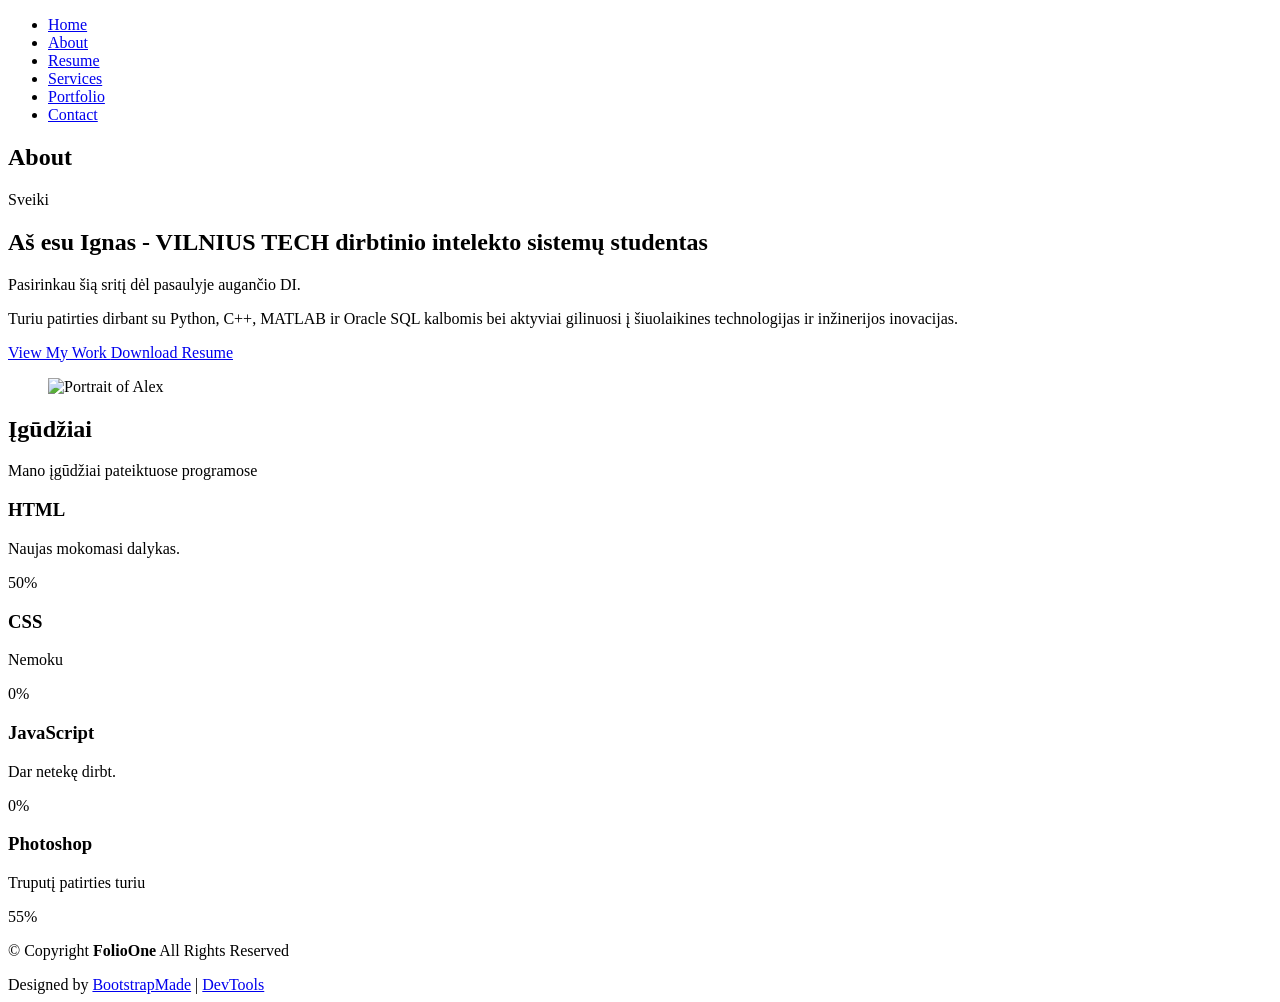
==== about.html @ caa9c074 "Revise About section with Lithuanian content Updated the 'About' section with new content in Lithuan" ====
<!DOCTYPE html>
<html lang="en">

<head>
  <meta charset="utf-8">
  <meta content="width=device-width, initial-scale=1.0" name="viewport">
  <title>About - FolioOne Bootstrap Template</title>
  <meta name="description" content="">
  <meta name="keywords" content="">

  <!-- Favicons -->
  <link href="assets/img/favicon.png" rel="icon">
  <link href="assets/img/apple-touch-icon.png" rel="apple-touch-icon">

  <!-- Fonts -->
  <link href="https://fonts.googleapis.com" rel="preconnect">
  <link href="https://fonts.gstatic.com" rel="preconnect" crossorigin>
  <link href="https://fonts.googleapis.com/css2?family=Roboto:ital,wght@0,100;0,300;0,400;0,500;0,700;0,900;1,100;1,300;1,400;1,500;1,700;1,900&family=Poppins:ital,wght@0,100;0,200;0,300;0,400;0,500;0,600;0,700;0,800;0,900;1,100;1,200;1,300;1,400;1,500;1,600;1,700;1,800;1,900&family=Raleway:ital,wght@0,100;0,200;0,300;0,400;0,500;0,600;0,700;0,800;0,900;1,100;1,200;1,300;1,400;1,500;1,600;1,700;1,800;1,900&display=swap" rel="stylesheet">

  <!-- Vendor CSS Files -->
  <link href="assets/vendor/bootstrap/css/bootstrap.min.css" rel="stylesheet">
  <link href="assets/vendor/bootstrap-icons/bootstrap-icons.css" rel="stylesheet">
  <link href="assets/vendor/aos/aos.css" rel="stylesheet">
  <link href="assets/vendor/swiper/swiper-bundle.min.css" rel="stylesheet">
  <link href="assets/vendor/glightbox/css/glightbox.min.css" rel="stylesheet">

  <!-- Main CSS File -->
  <link href="assets/css/main.css" rel="stylesheet">

  <!-- =======================================================
  * Template Name: FolioOne
  * Template URL: https://bootstrapmade.com/folioone-bootstrap-portfolio-website-template/
  * Updated: Aug 23 2025 with Bootstrap v5.3.7
  * Author: BootstrapMade.com
  * License: https://bootstrapmade.com/license/
  ======================================================== -->
</head>

<body class="about-page">

  <header id="header" class="header d-flex align-items-center light-background sticky-top">
    <div class="container position-relative d-flex align-items-center justify-content-between">

      <!-- <a href="index.html" class="logo d-flex align-items-center me-auto me-xl-0">
      <img src="assets/img/logo.webp" alt="">
      <h1 class="sitename">FolioOne</h1> 
    </a> -->

      <nav id="navmenu" class="navmenu">
        <ul>
          <li><a href="index.html">Home</a></li>
          <li><a href="about.html" class="active">About</a></li>
          <li><a href="resume.html">Resume</a></li>
          <li><a href="services.html">Services</a></li>
          <li><a href="portfolio.html">Portfolio</a></li>
          <li><a href="contact.html">Contact</a></li>
        </ul>
        <i class="mobile-nav-toggle d-xl-none bi bi-list"></i>
      </nav>

      <div class="header-social-links">
        <a href="#" class="twitter"><i class="bi bi-twitter-x"></i></a>
        <a href="#" class="facebook"><i class="bi bi-facebook"></i></a>
        <a href="#" class="instagram"><i class="bi bi-instagram"></i></a>
        <a href="#" class="linkedin"><i class="bi bi-linkedin"></i></a>
      </div>

    </div>
  </header>

  <main class="main">

    <!-- About Section -->
    <section id="About" class="about section">

      <!-- Section Title -->
      <div class="container section-title" data-aos="fade-up">
        <h2>About</h2>
      </div><!-- End Section Title -->

      <div class="container" data-aos="fade-up" data-aos-delay="100">

        <!-- Intro + Photo -->
        <div class="row align-items-center justify-content-between gy-5 mb-5">
          <div class="col-lg-7" data-aos="fade-right" data-aos-delay="150">
            <div class="intro-content">
              <span class="eyebrow">Sveiki</span>
              <h2 class="headline">Aš esu Ignas - VILNIUS TECH dirbtinio intelekto sistemų studentas</h2>
              <p class="lead">
                Pasirinkau šią sritį dėl pasaulyje augančio DI.
              </p>
              <p>
                Turiu patirties dirbant su Python, C++, MATLAB ir Oracle SQL kalbomis bei aktyviai gilinuosi į šiuolaikines technologijas ir inžinerijos inovacijas.
  </p>
              </p>

              <div class="cta-group">
                <a href="#portfolio" class="btn-ghost">
                  View My Work <i class="bi bi-arrow-up-right"></i>
                </a>
                <a href="#" class="link-underline">
                  Download Resume <i class="bi bi-download"></i>
                </a>
              </div>
            </div>
          </div>

          <div class="col-lg-5" data-aos="zoom-in" data-aos-delay="250">
            <figure class="profile-figure text-center text-lg-end">
              <img src="assets/img/profile/profile-square-11.webp" alt="Portrait of Alex" class="img-fluid profile-photo">
            </figure>
          </div>
        </div>
        <!-- End Intro + Photo -->
      </div>
    </section><!-- /About Section -->

    <!-- Skills Section -->
    <section id="skills" class="skills section">

      <!-- Section Title -->
      <div class="container section-title" data-aos="fade-up">
        <h2>Įgūdžiai</h2>
        <p>Mano įgūdžiai pateiktuose programose</p>
      </div><!-- End Section Title -->

      <div class="container" data-aos="fade-up" data-aos-delay="100">

        <div class="row g-4 skills-animation">

          <div class="col-md-6 col-lg-3" data-aos="fade-up" data-aos-delay="100">
            <div class="skill-box">
              <h3>HTML</h3>
              <p>Naujas mokomasi dalykas.</p>
              <span class="text-end d-block">50%</span>
              <div class="progress">
                <div class="progress-bar" role="progressbar" aria-valuenow="50" aria-valuemin="0" aria-valuemax="100"></div>
              </div>
            </div>
          </div>

          <div class="col-md-6 col-lg-3" data-aos="fade-up" data-aos-delay="200">
            <div class="skill-box">
              <h3>CSS</h3>
              <p>Nemoku</p>
              <span class="text-end d-block">0%</span>
              <div class="progress">
                <div class="progress-bar" role="progressbar" aria-valuenow="0" aria-valuemin="0" aria-valuemax="100"></div>
              </div>
            </div>
          </div>

          <div class="col-md-6 col-lg-3" data-aos="fade-up" data-aos-delay="300">
            <div class="skill-box">
              <h3>JavaScript</h3>
              <p>Dar netekę dirbt.</p>
              <span class="text-end d-block">0%</span>
              <div class="progress">
                <div class="progress-bar" role="progressbar" aria-valuenow="0" aria-valuemin="0" aria-valuemax="100"></div>
              </div>
            </div>
          </div>

          <div class="col-md-6 col-lg-3" data-aos="fade-up" data-aos-delay="400">
            <div class="skill-box">
              <h3>Photoshop</h3>
              <p>Truputį patirties turiu</p>
              <span class="text-end d-block">55%</span>
              <div class="progress">
                <div class="progress-bar" role="progressbar" aria-valuenow="55" aria-valuemin="0" aria-valuemax="100">
                </div>
              </div>
            </div>
          </div>

        </div>

      </div>

    </section><!-- /Skills Section -->
  </main>

  <footer id="footer" class="footer">

    <div class="container">
      <div class="copyright text-center ">
        <p>© <span>Copyright</span> <strong class="px-1 sitename">FolioOne</strong> <span>All Rights Reserved<br></span></p>
      </div>
      <div class="social-links d-flex justify-content-center">
        <a href=""><i class="bi bi-twitter-x"></i></a>
        <a href=""><i class="bi bi-facebook"></i></a>
        <a href=""><i class="bi bi-instagram"></i></a>
        <a href=""><i class="bi bi-linkedin"></i></a>
      </div>
      <div class="credits">
        <!-- All the links in the footer should remain intact. -->
        <!-- You can delete the links only if you've purchased the pro version. -->
        <!-- Licensing information: https://bootstrapmade.com/license/ -->
        <!-- Purchase the pro version with working PHP/AJAX contact form: [buy-url] -->
        Designed by <a href="https://bootstrapmade.com/">BootstrapMade</a> | <a href="https://bootstrapmade.com/tools/">DevTools</a>
      </div>
    </div>

  </footer>

  <!-- Scroll Top -->
  <a href="#" id="scroll-top" class="scroll-top d-flex align-items-center justify-content-center"><i class="bi bi-arrow-up-short"></i></a>

  <!-- Preloader -->
  <div id="preloader"></div>

  <!-- Vendor JS Files -->
  <script src="assets/vendor/bootstrap/js/bootstrap.bundle.min.js"></script>
  <script src="assets/vendor/php-email-form/validate.js"></script>
  <script src="assets/vendor/aos/aos.js"></script>
  <script src="assets/vendor/typed.js/typed.umd.js"></script>
  <script src="assets/vendor/waypoints/noframework.waypoints.js"></script>
  <script src="assets/vendor/purecounter/purecounter_vanilla.js"></script>
  <script src="assets/vendor/swiper/swiper-bundle.min.js"></script>
  <script src="assets/vendor/imagesloaded/imagesloaded.pkgd.min.js"></script>
  <script src="assets/vendor/isotope-layout/isotope.pkgd.min.js"></script>
  <script src="assets/vendor/glightbox/js/glightbox.min.js"></script>

  <!-- Main JS File -->
  <script src="assets/js/main.js"></script>

</body>

</html>
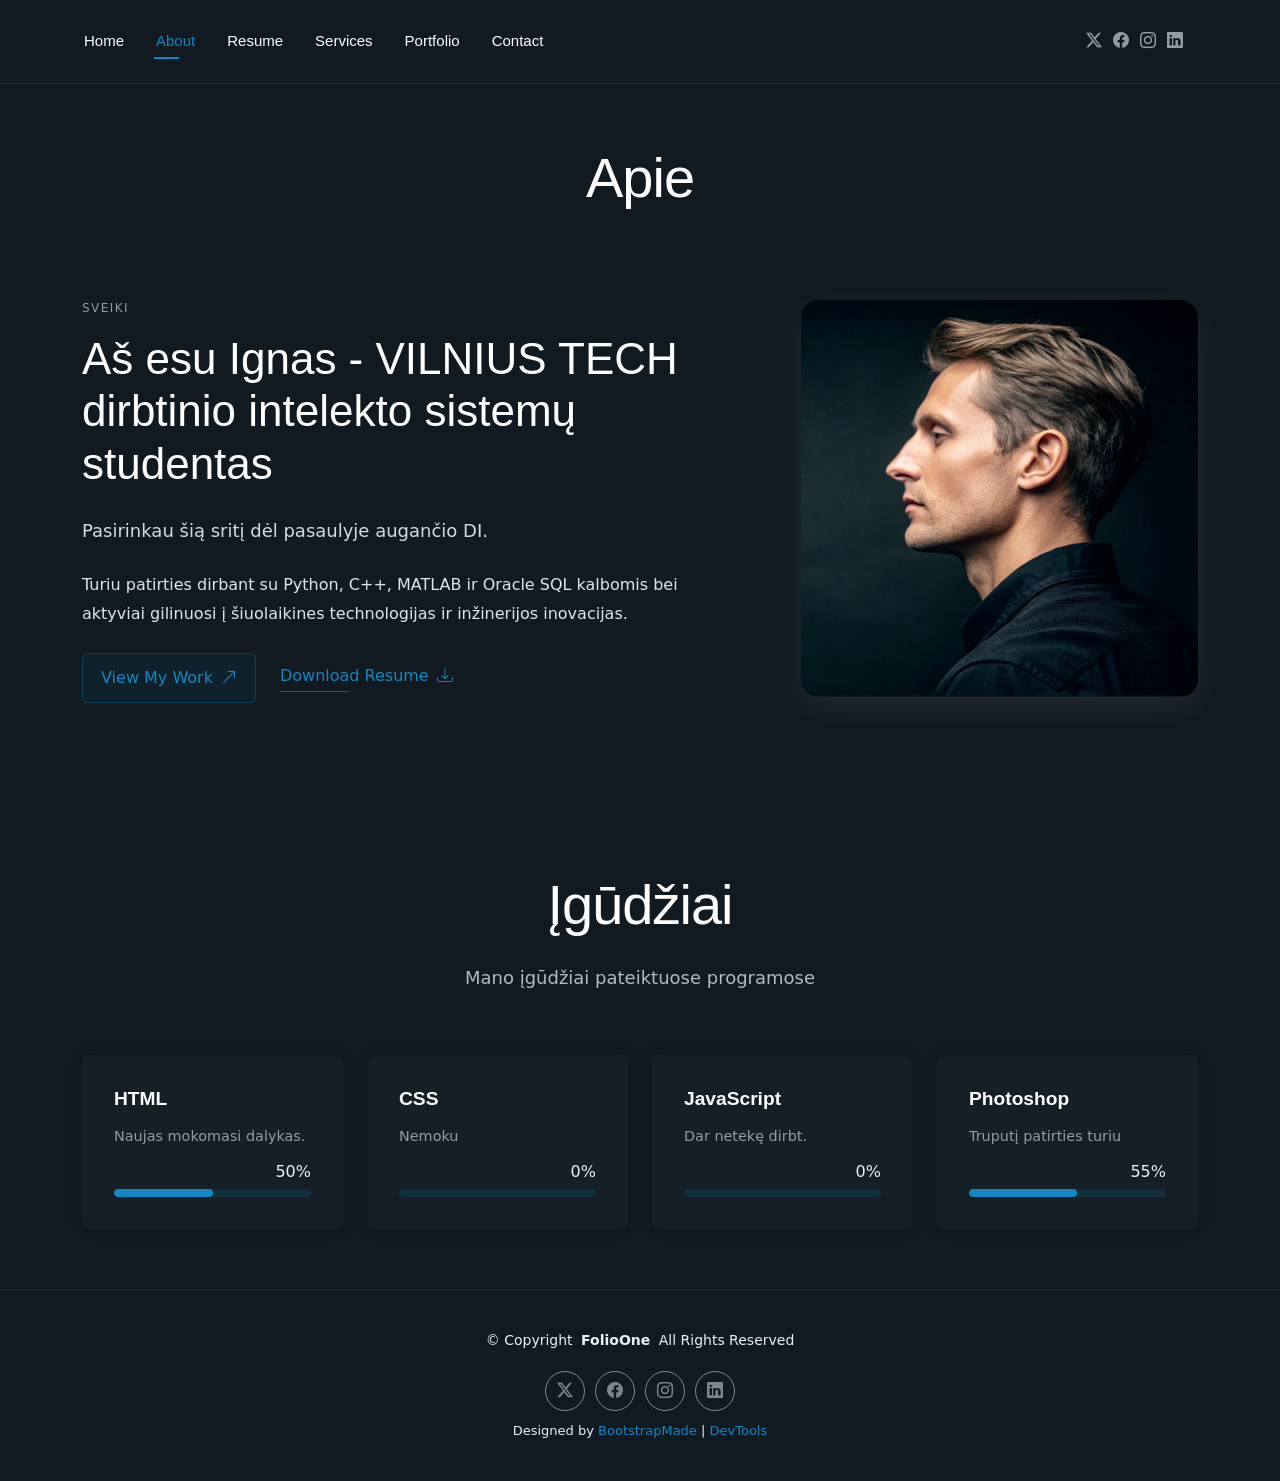
==== commit 4c089645: "Prideti failai" ====
--- a/about.html
+++ b/about.html
@@ -75,7 +75,7 @@
 
       <!-- Section Title -->
       <div class="container section-title" data-aos="fade-up">
-        <h2>About</h2>
+        <h2>Apie</h2>
       </div><!-- End Section Title -->
 
       <div class="container" data-aos="fade-up" data-aos-delay="100">
@@ -226,4 +226,4 @@
 
 </body>
 
-</html>
+</html>
--- a/assets/css/main.css
+++ b/assets/css/main.css
@@ -0,0 +1,2855 @@
+/**
+* Template Name: FolioOne
+* Template URL: https://bootstrapmade.com/folioone-bootstrap-portfolio-website-template/
+* Updated: Aug 23 2025 with Bootstrap v5.3.7
+* Author: BootstrapMade.com
+* License: https://bootstrapmade.com/license/
+*/
+
+/*--------------------------------------------------------------
+# Font & Color Variables
+# Help: https://bootstrapmade.com/color-system/
+--------------------------------------------------------------*/
+/* Fonts */
+:root {
+  --default-font: "Roboto",  system-ui, -apple-system, "Segoe UI", Roboto, "Helvetica Neue", Arial, "Noto Sans", "Liberation Sans", sans-serif, "Apple Color Emoji", "Segoe UI Emoji", "Segoe UI Symbol", "Noto Color Emoji";
+  --heading-font: "Raleway",  sans-serif;
+  --nav-font: "Poppins",  sans-serif;
+}
+
+/* Global Colors - The following color variables are used throughout the website. Updating them here will change the color scheme of the entire website */
+:root { 
+  --background-color: #101a20; /* Background color for the entire website, including individual sections */
+  --default-color: #e7f2f7; /* Default color used for the majority of the text content across the entire website */
+  --heading-color: #ffffff; /* Color for headings, subheadings and title throughout the website */
+  --accent-color: #1387c1; /* Accent color that represents your brand on the website. It's used for buttons, links, and other elements that need to stand out */
+  --surface-color: #141f26; /* The surface color is used as a background of boxed elements within sections, such as cards, icon boxes, or other elements that require a visual separation from the global background. */
+  --contrast-color: #ffffff; /* Contrast color for text, ensuring readability against backgrounds of accent, heading, or default colors. */
+}
+
+/* Nav Menu Colors - The following color variables are used specifically for the navigation menu. They are separate from the global colors to allow for more customization options */
+:root {
+  --nav-color: #ffffff;  /* The default color of the main navmenu links */
+  --nav-hover-color: #1387c1; /* Applied to main navmenu links when they are hovered over or active */
+  --nav-mobile-background-color: #213642; /* Used as the background color for mobile navigation menu */
+  --nav-dropdown-background-color: #051117; /* Used as the background color for dropdown items that appear when hovering over primary navigation items */
+  --nav-dropdown-color: #e7f2f7; /* Used for navigation links of the dropdown items in the navigation menu. */
+  --nav-dropdown-hover-color: #1387c1; /* Similar to --nav-hover-color, this color is applied to dropdown navigation links when they are hovered over. */
+}
+
+/* Color Presets - These classes override global colors when applied to any section or element, providing reuse of the sam color scheme. */
+
+.light-background {
+  --background-color: #142027;
+  --surface-color: #325264;
+}
+
+.dark-background {
+  --background-color: #0b1419;
+  --default-color: #ffffff;
+  --heading-color: #ffffff;
+  --surface-color: #252525;
+  --contrast-color: #ffffff;
+}
+
+/* Smooth scroll */
+:root {
+  scroll-behavior: smooth;
+}
+
+/*--------------------------------------------------------------
+# General Styling & Shared Classes
+--------------------------------------------------------------*/
+body {
+  color: var(--default-color);
+  background-color: var(--background-color);
+  font-family: var(--default-font);
+}
+
+a {
+  color: var(--accent-color);
+  text-decoration: none;
+  transition: 0.3s;
+}
+
+a:hover {
+  color: color-mix(in srgb, var(--accent-color), transparent 25%);
+  text-decoration: none;
+}
+
+h1,
+h2,
+h3,
+h4,
+h5,
+h6 {
+  color: var(--heading-color);
+  font-family: var(--heading-font);
+}
+
+/* PHP Email Form Messages
+------------------------------*/
+.php-email-form .error-message {
+  display: none;
+  background: #df1529;
+  color: #ffffff;
+  text-align: left;
+  padding: 15px;
+  margin-bottom: 24px;
+  font-weight: 600;
+}
+
+.php-email-form .sent-message {
+  display: none;
+  color: #ffffff;
+  background: #059652;
+  text-align: center;
+  padding: 15px;
+  margin-bottom: 24px;
+  font-weight: 600;
+}
+
+.php-email-form .loading {
+  display: none;
+  background: var(--surface-color);
+  text-align: center;
+  padding: 15px;
+  margin-bottom: 24px;
+}
+
+.php-email-form .loading:before {
+  content: "";
+  display: inline-block;
+  border-radius: 50%;
+  width: 24px;
+  height: 24px;
+  margin: 0 10px -6px 0;
+  border: 3px solid var(--accent-color);
+  border-top-color: var(--surface-color);
+  animation: php-email-form-loading 1s linear infinite;
+}
+
+@keyframes php-email-form-loading {
+  0% {
+    transform: rotate(0deg);
+  }
+
+  100% {
+    transform: rotate(360deg);
+  }
+}
+
+/*--------------------------------------------------------------
+# Global Header
+--------------------------------------------------------------*/
+.header {
+  --background-color: rgba(255, 255, 255, 0);
+  color: var(--default-color);
+  background-color: var(--background-color);
+  padding: 15px 0;
+  transition: all 0.5s;
+  z-index: 997;
+  border-bottom: 1px solid color-mix(in srgb, var(--default-color), transparent 92%);
+}
+
+.header .logo {
+  line-height: 1;
+}
+
+.header .logo img {
+  max-height: 36px;
+  margin-right: 8px;
+}
+
+.header .logo h1 {
+  font-size: 32px;
+  margin: 0;
+  font-weight: 400;
+  color: var(--heading-color);
+}
+
+.header .header-social-links {
+  padding-right: 15px;
+}
+
+.header .header-social-links a {
+  color: color-mix(in srgb, var(--default-color), transparent 40%);
+  padding-left: 6px;
+  display: inline-block;
+  transition: 0.3s;
+  font-size: 16px;
+}
+
+.header .header-social-links a:hover {
+  color: var(--default-color);
+}
+
+.header .header-social-links a i {
+  line-height: 0px;
+}
+
+@media (max-width: 1200px) {
+  .header .logo {
+    order: 1;
+  }
+
+  .header .header-social-links {
+    order: 2;
+  }
+
+  .header .navmenu {
+    order: 3;
+  }
+}
+
+/* Global Header on Scroll
+------------------------------*/
+.scrolled .header {
+  --background-color: rgba(16, 26, 32, 0.9);
+}
+
+/*--------------------------------------------------------------
+# Navigation Menu
+--------------------------------------------------------------*/
+/* Desktop Navigation */
+@media (min-width: 1200px) {
+  .navmenu {
+    padding: 0;
+  }
+
+  .navmenu ul {
+    margin: 0;
+    padding: 0;
+    display: flex;
+    list-style: none;
+    align-items: center;
+  }
+
+  .navmenu li {
+    position: relative;
+  }
+
+  .navmenu>ul>li {
+    white-space: nowrap;
+    padding: 15px 28px 15px 0;
+  }
+
+  .navmenu>ul>li:last-child {
+    padding-right: 0;
+  }
+
+  .navmenu a,
+  .navmenu a:focus {
+    color: var(--nav-color);
+    font-size: 15px;
+    padding: 0 2px;
+    font-family: var(--nav-font);
+    font-weight: 400;
+    display: flex;
+    align-items: center;
+    justify-content: space-between;
+    white-space: nowrap;
+    transition: 0.3s;
+    position: relative;
+  }
+
+  .navmenu a i,
+  .navmenu a:focus i {
+    font-size: 12px;
+    line-height: 0;
+    margin-left: 5px;
+    transition: 0.3s;
+  }
+
+  .navmenu>ul>li>a:before {
+    content: "";
+    position: absolute;
+    height: 2px;
+    bottom: -6px;
+    left: 0;
+    background-color: var(--nav-hover-color);
+    visibility: hidden;
+    width: 0px;
+    transition: all 0.3s ease-in-out 0s;
+  }
+
+  .navmenu a:hover:before,
+  .navmenu li:hover>a:before,
+  .navmenu .active:before {
+    visibility: visible;
+    width: 25px;
+  }
+
+  .navmenu li:hover>a,
+  .navmenu .active,
+  .navmenu .active:focus {
+    color: var(--nav-hover-color);
+  }
+
+  .navmenu .dropdown ul {
+    margin: 0;
+    padding: 10px 0;
+    background: var(--nav-dropdown-background-color);
+    display: block;
+    position: absolute;
+    visibility: hidden;
+    left: -5px;
+    top: 130%;
+    opacity: 0;
+    transition: 0.3s;
+    border-radius: 4px;
+    z-index: 99;
+    box-shadow: 0px 0px 30px rgba(0, 0, 0, 0.1);
+  }
+
+  .navmenu .dropdown ul li {
+    min-width: 200px;
+  }
+
+  .navmenu .dropdown ul a {
+    padding: 10px 20px;
+    font-size: 15px;
+    text-transform: none;
+    color: var(--nav-dropdown-color);
+  }
+
+  .navmenu .dropdown ul a i {
+    font-size: 12px;
+  }
+
+  .navmenu .dropdown ul a:hover,
+  .navmenu .dropdown ul .active:hover,
+  .navmenu .dropdown ul li:hover>a {
+    color: var(--nav-dropdown-hover-color);
+  }
+
+  .navmenu .dropdown:hover>ul {
+    opacity: 1;
+    top: 100%;
+    visibility: visible;
+  }
+
+  .navmenu .dropdown .dropdown ul {
+    top: 0;
+    left: -90%;
+    visibility: hidden;
+  }
+
+  .navmenu .dropdown .dropdown:hover>ul {
+    opacity: 1;
+    top: 0;
+    left: -100%;
+    visibility: visible;
+  }
+}
+
+/* Mobile Navigation */
+@media (max-width: 1199px) {
+  .mobile-nav-toggle {
+    color: var(--nav-color);
+    font-size: 28px;
+    line-height: 0;
+    margin-right: 10px;
+    cursor: pointer;
+    transition: color 0.3s;
+  }
+
+  .navmenu {
+    padding: 0;
+    z-index: 9997;
+  }
+
+  .navmenu ul {
+    display: none;
+    list-style: none;
+    position: absolute;
+    inset: 60px 20px 20px 20px;
+    padding: 10px 0;
+    margin: 0;
+    border-radius: 6px;
+    background-color: var(--nav-mobile-background-color);
+    border: 1px solid color-mix(in srgb, var(--default-color), transparent 90%);
+    box-shadow: none;
+    overflow-y: auto;
+    transition: 0.3s;
+    z-index: 9998;
+  }
+
+  .navmenu a,
+  .navmenu a:focus {
+    color: var(--nav-dropdown-color);
+    padding: 10px 20px;
+    font-family: var(--nav-font);
+    font-size: 17px;
+    font-weight: 500;
+    display: flex;
+    align-items: center;
+    justify-content: space-between;
+    white-space: nowrap;
+    transition: 0.3s;
+  }
+
+  .navmenu a i,
+  .navmenu a:focus i {
+    font-size: 12px;
+    line-height: 0;
+    margin-left: 5px;
+    width: 30px;
+    height: 30px;
+    display: flex;
+    align-items: center;
+    justify-content: center;
+    border-radius: 50%;
+    transition: 0.3s;
+    background-color: color-mix(in srgb, var(--accent-color), transparent 90%);
+  }
+
+  .navmenu a i:hover,
+  .navmenu a:focus i:hover {
+    background-color: var(--accent-color);
+    color: var(--contrast-color);
+  }
+
+  .navmenu a:hover,
+  .navmenu .active,
+  .navmenu .active:focus {
+    color: var(--nav-dropdown-hover-color);
+  }
+
+  .navmenu .active i,
+  .navmenu .active:focus i {
+    background-color: var(--accent-color);
+    color: var(--contrast-color);
+    transform: rotate(180deg);
+  }
+
+  .navmenu .dropdown ul {
+    position: static;
+    display: none;
+    z-index: 99;
+    padding: 10px 0;
+    margin: 10px 20px;
+    background-color: var(--nav-dropdown-background-color);
+    transition: all 0.5s ease-in-out;
+  }
+
+  .navmenu .dropdown ul ul {
+    background-color: rgba(33, 37, 41, 0.1);
+  }
+
+  .navmenu .dropdown>.dropdown-active {
+    display: block;
+    background-color: rgba(33, 37, 41, 0.03);
+  }
+
+  .mobile-nav-active {
+    overflow: hidden;
+  }
+
+  .mobile-nav-active .mobile-nav-toggle {
+    color: #fff;
+    position: absolute;
+    font-size: 32px;
+    top: 15px;
+    right: 15px;
+    margin-right: 0;
+    z-index: 9999;
+  }
+
+  .mobile-nav-active .navmenu {
+    position: fixed;
+    overflow: hidden;
+    inset: 0;
+    background: rgba(33, 37, 41, 0.8);
+    transition: 0.3s;
+  }
+
+  .mobile-nav-active .navmenu>ul {
+    display: block;
+  }
+}
+
+/*--------------------------------------------------------------
+# Global Footer
+--------------------------------------------------------------*/
+.footer {
+  color: var(--default-color);
+  background-color: var(--background-color);
+  font-size: 14px;
+  padding: 40px 0;
+  position: relative;
+  border-top: 1px solid color-mix(in srgb, var(--default-color), transparent 92%);
+}
+
+.footer .copyright p {
+  margin-bottom: 0;
+}
+
+.footer .social-links {
+  margin-top: 20px;
+}
+
+.footer .social-links a {
+  display: flex;
+  align-items: center;
+  justify-content: center;
+  width: 40px;
+  height: 40px;
+  border-radius: 50%;
+  border: 1px solid color-mix(in srgb, var(--default-color), transparent 50%);
+  font-size: 16px;
+  color: color-mix(in srgb, var(--default-color), transparent 50%);
+  margin: 0 5px;
+  transition: 0.3s;
+}
+
+.footer .social-links a:hover {
+  color: var(--accent-color);
+  border-color: var(--accent-color);
+}
+
+.footer .credits {
+  margin-top: 10px;
+  font-size: 13px;
+  text-align: center;
+}
+
+/*--------------------------------------------------------------
+# Preloader
+--------------------------------------------------------------*/
+#preloader {
+  position: fixed;
+  inset: 0;
+  z-index: 9999;
+  overflow: hidden;
+  background-color: var(--background-color);
+  transition: all 0.6s ease-out;
+  width: 100%;
+  height: 100vh;
+}
+
+#preloader:before,
+#preloader:after {
+  content: "";
+  position: absolute;
+  border: 4px solid var(--accent-color);
+  border-radius: 50%;
+  animation: animate-preloader 2s cubic-bezier(0, 0.2, 0.8, 1) infinite;
+}
+
+#preloader:after {
+  animation-delay: -0.5s;
+}
+
+@keyframes animate-preloader {
+  0% {
+    width: 10px;
+    height: 10px;
+    top: calc(50% - 5px);
+    left: calc(50% - 5px);
+    opacity: 1;
+  }
+
+  100% {
+    width: 72px;
+    height: 72px;
+    top: calc(50% - 36px);
+    left: calc(50% - 36px);
+    opacity: 0;
+  }
+}
+
+/*--------------------------------------------------------------
+# Scroll Top Button
+--------------------------------------------------------------*/
+.scroll-top {
+  position: fixed;
+  visibility: hidden;
+  opacity: 0;
+  right: 15px;
+  bottom: -15px;
+  z-index: 99999;
+  background-color: var(--accent-color);
+  width: 44px;
+  height: 44px;
+  border-radius: 50px;
+  transition: all 0.4s;
+}
+
+.scroll-top i {
+  font-size: 24px;
+  color: var(--contrast-color);
+  line-height: 0;
+}
+
+.scroll-top:hover {
+  background-color: color-mix(in srgb, var(--accent-color), transparent 20%);
+  color: var(--contrast-color);
+}
+
+.scroll-top.active {
+  visibility: visible;
+  opacity: 1;
+  bottom: 15px;
+}
+
+/*--------------------------------------------------------------
+# Disable aos animation delay on mobile devices
+--------------------------------------------------------------*/
+@media screen and (max-width: 768px) {
+  [data-aos-delay] {
+    transition-delay: 0 !important;
+  }
+}
+
+/*--------------------------------------------------------------
+# Global Page Titles & Breadcrumbs
+--------------------------------------------------------------*/
+.page-title {
+  color: var(--default-color);
+  background-color: var(--background-color);
+  position: relative;
+}
+
+.page-title .heading {
+  padding: 80px 0;
+  border-top: 1px solid color-mix(in srgb, var(--default-color), transparent 90%);
+}
+
+.page-title .heading h1 {
+  font-size: 38px;
+  font-weight: 700;
+}
+
+.page-title nav {
+  background-color: color-mix(in srgb, var(--default-color), transparent 96%);
+  padding: 20px 0;
+}
+
+.page-title nav ol {
+  display: flex;
+  flex-wrap: wrap;
+  list-style: none;
+  padding: 0;
+  margin: 0;
+  font-size: 16px;
+  font-weight: 400;
+}
+
+.page-title nav ol li+li {
+  padding-left: 10px;
+}
+
+.page-title nav ol li+li::before {
+  content: "/";
+  display: inline-block;
+  padding-right: 10px;
+  color: color-mix(in srgb, var(--default-color), transparent 70%);
+}
+
+/*--------------------------------------------------------------
+# Global Sections
+--------------------------------------------------------------*/
+section,
+.section {
+  color: var(--default-color);
+  background-color: var(--background-color);
+  padding: 60px 0;
+  scroll-margin-top: 100px;
+  overflow: clip;
+}
+
+@media (max-width: 1199px) {
+
+  section,
+  .section {
+    scroll-margin-top: 66px;
+  }
+}
+
+/*--------------------------------------------------------------
+# Global Section Titles
+--------------------------------------------------------------*/
+.section-title {
+  text-align: center;
+  padding-bottom: 60px;
+  position: relative;
+}
+
+.section-title h2 {
+  font-size: 3.5rem;
+  font-weight: 400;
+  line-height: 1.2;
+  color: var(--heading-color);
+  margin-bottom: 1.5rem;
+  letter-spacing: -1px;
+}
+
+@media (max-width: 768px) {
+  .section-title h2 {
+    font-size: 2.5rem;
+  }
+}
+
+.section-title p {
+  font-size: 1.125rem;
+  line-height: 1.8;
+  color: color-mix(in srgb, var(--default-color), transparent 25%);
+  max-width: 900px;
+  margin: 0 auto;
+  text-wrap: balance;
+}
+
+/*--------------------------------------------------------------
+# Hero Section
+--------------------------------------------------------------*/
+.hero {
+  padding: 80px 0;
+  min-height: 100vh;
+  display: flex;
+  align-items: center;
+}
+
+.hero .hero-content h1 {
+  font-size: 3.5rem;
+  font-weight: 700;
+  margin-bottom: 1rem;
+  line-height: 1.2;
+}
+
+.hero .hero-content h1 .highlight {
+  color: var(--accent-color);
+  position: relative;
+}
+
+.hero .hero-content h1 .highlight::after {
+  content: "";
+  position: absolute;
+  bottom: 0;
+  left: 0;
+  width: 100%;
+  height: 3px;
+  background: linear-gradient(90deg, var(--accent-color), color-mix(in srgb, var(--accent-color), transparent 50%));
+  border-radius: 2px;
+}
+
+@media (max-width: 768px) {
+  .hero .hero-content h1 {
+    font-size: 2.5rem;
+  }
+}
+
+.hero .hero-content h2 {
+  font-size: 1.5rem;
+  font-weight: 400;
+  margin-bottom: 2rem;
+  color: color-mix(in srgb, var(--default-color), transparent 20%);
+}
+
+.hero .hero-content h2 .typed {
+  color: var(--accent-color);
+  font-weight: 600;
+}
+
+@media (max-width: 768px) {
+  .hero .hero-content h2 {
+    font-size: 1.25rem;
+  }
+}
+
+.hero .hero-content p {
+  font-size: 1.1rem;
+  line-height: 1.6;
+  margin-bottom: 2.5rem;
+  color: color-mix(in srgb, var(--default-color), transparent 30%);
+}
+
+.hero .hero-actions {
+  display: flex;
+  gap: 1rem;
+  margin-bottom: 3rem;
+}
+
+.hero .hero-actions .btn {
+  padding: 12px 30px;
+  border-radius: 50px;
+  font-weight: 600;
+  text-decoration: none;
+  transition: all 0.3s ease;
+  border: 2px solid;
+}
+
+.hero .hero-actions .btn.btn-primary {
+  background: var(--accent-color);
+  color: var(--contrast-color);
+  border-color: var(--accent-color);
+}
+
+.hero .hero-actions .btn.btn-primary:hover {
+  background: color-mix(in srgb, var(--accent-color), black 15%);
+  border-color: color-mix(in srgb, var(--accent-color), black 15%);
+  transform: translateY(-2px);
+}
+
+.hero .hero-actions .btn.btn-outline {
+  background: transparent;
+  color: var(--accent-color);
+  border-color: var(--accent-color);
+}
+
+.hero .hero-actions .btn.btn-outline:hover {
+  transform: translateY(-2px);
+}
+
+@media (max-width: 576px) {
+  .hero .hero-actions {
+    flex-direction: column;
+  }
+
+  .hero .hero-actions .btn {
+    text-align: center;
+  }
+}
+
+.hero .social-links {
+  display: flex;
+  gap: 1rem;
+}
+
+.hero .social-links a {
+  width: 45px;
+  height: 45px;
+  background: var(--surface-color);
+  border-radius: 50%;
+  display: flex;
+  align-items: center;
+  justify-content: center;
+  color: var(--default-color);
+  font-size: 1.2rem;
+  transition: all 0.3s ease;
+}
+
+.hero .social-links a:hover {
+  background: var(--accent-color);
+  color: var(--contrast-color);
+  transform: translateY(-3px);
+  box-shadow: 0 8px 25px color-mix(in srgb, var(--accent-color), transparent 70%);
+}
+
+.hero .hero-image {
+  position: relative;
+}
+
+.hero .hero-image .image-wrapper {
+  position: relative;
+  max-width: 450px;
+  margin: 0 auto;
+}
+
+.hero .hero-image .image-wrapper img {
+  border-radius: 20px;
+  box-shadow: 0 5px 15px color-mix(in srgb, var(--default-color), transparent 95%);
+  transition: transform 0.3s ease;
+}
+
+.hero .hero-image .image-wrapper img:hover {
+  transform: scale(1.02);
+}
+
+.hero .hero-image .floating-elements {
+  position: absolute;
+  top: 0;
+  left: 0;
+  right: 0;
+  bottom: 0;
+  pointer-events: none;
+}
+
+.hero .hero-image .floating-elements .floating-card {
+  position: absolute;
+  background: var(--surface-color);
+  padding: 15px 20px;
+  border-radius: 15px;
+  box-shadow: 0 10px 30px color-mix(in srgb, var(--default-color), transparent 90%);
+  display: flex;
+  align-items: center;
+  gap: 10px;
+  font-weight: 600;
+  animation: float 3s ease-in-out infinite;
+}
+
+.hero .hero-image .floating-elements .floating-card i {
+  font-size: 1.5rem;
+  color: var(--accent-color);
+}
+
+.hero .hero-image .floating-elements .floating-card.design {
+  top: 10%;
+  right: -10%;
+  animation-delay: 0s;
+}
+
+.hero .hero-image .floating-elements .floating-card.code {
+  bottom: 30%;
+  left: -15%;
+  animation-delay: 1s;
+}
+
+.hero .hero-image .floating-elements .floating-card.creativity {
+  top: 60%;
+  right: -5%;
+  animation-delay: 2s;
+}
+
+@media (max-width: 992px) {
+  .hero .hero-image .floating-elements .floating-card {
+    display: none;
+  }
+}
+
+@keyframes float {
+
+  0%,
+  100% {
+    transform: translateY(0px);
+  }
+
+  50% {
+    transform: translateY(-10px);
+  }
+}
+
+@media (max-width: 992px) {
+  .hero .hero-content {
+    text-align: center;
+    margin-bottom: 3rem;
+  }
+}
+
+/*--------------------------------------------------------------
+# About Section
+--------------------------------------------------------------*/
+.about .intro-content .eyebrow {
+  display: inline-block;
+  letter-spacing: 0.12em;
+  text-transform: uppercase;
+  font-size: 12px;
+  color: color-mix(in srgb, var(--default-color), transparent 40%);
+  margin-bottom: 16px;
+}
+
+.about .intro-content .headline {
+  font-family: var(--heading-font);
+  font-weight: 300;
+  line-height: 1.2;
+  font-size: clamp(28px, 4vw, 44px);
+  margin: 0 0 24px 0;
+}
+
+.about .intro-content .lead {
+  font-size: 18px;
+  line-height: 1.8;
+  color: color-mix(in srgb, var(--default-color), transparent 10%);
+  margin-bottom: 24px;
+}
+
+.about .intro-content p {
+  line-height: 1.8;
+  margin-bottom: 24px;
+  color: color-mix(in srgb, var(--default-color), transparent 5%);
+}
+
+.about .intro-content .cta-group {
+  display: flex;
+  gap: 24px;
+  align-items: center;
+  margin-top: 24px;
+}
+
+.about .intro-content .cta-group .btn-ghost {
+  display: inline-flex;
+  align-items: center;
+  gap: 8px;
+  padding: 12px 18px;
+  border-radius: 6px;
+  color: var(--accent-color);
+  background: color-mix(in srgb, var(--accent-color), transparent 92%);
+  border: 1px solid color-mix(in srgb, var(--accent-color), transparent 70%);
+  transition: 0.3s ease-in-out;
+}
+
+.about .intro-content .cta-group .btn-ghost:hover,
+.about .intro-content .cta-group .btn-ghost:focus {
+  color: var(--contrast-color);
+  background: var(--accent-color);
+  border-color: var(--accent-color);
+  outline: none;
+  box-shadow: 0 0 0 3px color-mix(in srgb, var(--accent-color), transparent 70%);
+}
+
+.about .intro-content .cta-group .link-underline {
+  display: inline-flex;
+  align-items: center;
+  gap: 8px;
+  position: relative;
+  color: var(--accent-color);
+  padding-bottom: 4px;
+  transition: 0.3s ease-in-out;
+}
+
+.about .intro-content .cta-group .link-underline::after {
+  content: "";
+  position: absolute;
+  left: 0;
+  right: 0;
+  bottom: 0;
+  height: 1px;
+  background: color-mix(in srgb, var(--accent-color), transparent 40%);
+  transform: scaleX(0.4);
+  transform-origin: left;
+  transition: 0.3s ease-in-out;
+}
+
+.about .intro-content .cta-group .link-underline:hover,
+.about .intro-content .cta-group .link-underline:focus {
+  color: color-mix(in srgb, var(--accent-color), transparent 10%);
+  outline: none;
+}
+
+.about .intro-content .cta-group .link-underline:hover::after,
+.about .intro-content .cta-group .link-underline:focus::after {
+  transform: scaleX(1);
+}
+
+.about .profile-figure {
+  margin: 0;
+}
+
+.about .profile-figure .profile-photo {
+  width: 88%;
+  max-width: 440px;
+  border-radius: 18px;
+  box-shadow: 0 10px 30px color-mix(in srgb, var(--default-color), transparent 92%);
+  transform: translateY(0);
+  transition: transform 0.3s ease-in-out;
+}
+
+.about .profile-figure .profile-caption {
+  margin-top: 24px;
+  display: flex;
+  align-items: center;
+  justify-content: center;
+}
+
+.about .profile-figure .profile-caption .meta {
+  font-size: 14px;
+  color: color-mix(in srgb, var(--default-color), transparent 20%);
+}
+
+.about .profile-figure .profile-caption .meta .funfact {
+  font-size: 13px;
+  margin-top: 4px;
+  color: color-mix(in srgb, var(--default-color), transparent 35%);
+}
+
+.about .profile-figure:hover .profile-photo {
+  transform: translateY(-4px);
+}
+
+.about .skill-item {
+  padding: 24px;
+  border-radius: 6px;
+  transition: 0.3s ease-in-out;
+  background: color-mix(in srgb, var(--surface-color), var(--accent-color) 2%);
+  border: 1px solid color-mix(in srgb, var(--default-color), transparent 88%);
+  height: 100%;
+}
+
+.about .skill-item i {
+  font-size: 24px;
+  color: var(--accent-color);
+  margin-bottom: 16px;
+  display: inline-block;
+}
+
+.about .skill-item h3 {
+  font-size: 16px;
+  margin-bottom: 6px;
+  font-weight: 500;
+}
+
+.about .skill-item p {
+  margin: 0;
+  font-size: 14px;
+  color: color-mix(in srgb, var(--default-color), transparent 25%);
+}
+
+.about .skill-item:hover {
+  transform: translateY(-3px);
+  border-color: color-mix(in srgb, var(--accent-color), transparent 60%);
+  box-shadow: 0 10px 30px color-mix(in srgb, var(--default-color), transparent 92%);
+}
+
+.about .timeline-item {
+  position: relative;
+  padding-left: 26px;
+}
+
+.about .timeline-item time {
+  display: inline-block;
+  font-size: 12px;
+  letter-spacing: 0.08em;
+  text-transform: uppercase;
+  color: color-mix(in srgb, var(--default-color), transparent 45%);
+  margin-bottom: 6px;
+}
+
+.about .timeline-item h4 {
+  font-size: 18px;
+  font-weight: 400;
+  margin: 0 0 6px;
+}
+
+.about .timeline-item p {
+  font-size: 14px;
+  color: color-mix(in srgb, var(--default-color), transparent 25%);
+  margin: 0;
+}
+
+.about .timeline-item .dot {
+  position: absolute;
+  left: 0;
+  top: 4px;
+  width: 10px;
+  height: 10px;
+  border-radius: 50%;
+  background: var(--accent-color);
+  box-shadow: 0 0 0 6px color-mix(in srgb, var(--accent-color), transparent 80%);
+}
+
+.about .personal-quote {
+  padding: 24px 0;
+}
+
+.about .personal-quote p {
+  font-family: var(--heading-font);
+  font-weight: 300;
+  font-size: clamp(20px, 3vw, 28px);
+  line-height: 1.5;
+  color: color-mix(in srgb, var(--default-color), transparent 5%);
+  margin: 0 auto;
+  max-width: 800px;
+}
+
+.about .fact-pill {
+  display: flex;
+  align-items: center;
+  justify-content: center;
+  gap: 10px;
+  padding: 10px 14px;
+  border-radius: 999px;
+  border: 1px solid color-mix(in srgb, var(--default-color), transparent 85%);
+  background: var(--surface-color);
+  color: color-mix(in srgb, var(--default-color), transparent 10%);
+  transition: 0.3s ease-in-out;
+}
+
+.about .fact-pill i {
+  color: var(--accent-color);
+}
+
+.about .fact-pill span {
+  font-size: 14px;
+}
+
+.about .fact-pill:hover {
+  transform: translateY(-2px);
+  border-color: color-mix(in srgb, var(--accent-color), transparent 60%);
+  box-shadow: 0 10px 30px color-mix(in srgb, var(--default-color), transparent 92%);
+}
+
+.about .fact-pill:focus-within {
+  box-shadow: 0 0 0 3px color-mix(in srgb, var(--accent-color), transparent 70%);
+}
+
+@media (max-width: 992px) {
+  .about .profile-figure {
+    text-align: center !important;
+  }
+
+  .about .profile-figure .profile-photo {
+    width: 72%;
+  }
+
+  .about .intro-content .cta-group {
+    flex-wrap: wrap;
+  }
+}
+
+@media (max-width: 576px) {
+  .about .profile-figure .profile-photo {
+    width: 100%;
+  }
+}
+
+/*--------------------------------------------------------------
+# Skills Section
+--------------------------------------------------------------*/
+.skills .skill-box {
+  background-color: var(--surface-color);
+  padding: 2rem;
+  border-radius: 8px;
+  box-shadow: 0 0 20px rgba(0, 0, 0, 0.05);
+}
+
+.skills .skill-box h3 {
+  font-size: 1.2rem;
+  margin-bottom: 1rem;
+  font-weight: 600;
+}
+
+.skills .skill-box p {
+  font-size: 0.9rem;
+  margin-bottom: 0.8rem;
+  opacity: 0.6;
+}
+
+.skills .skill-box .progress {
+  background-color: color-mix(in srgb, var(--accent-color), transparent 85%);
+  border-radius: 50px;
+  height: 8px;
+  margin-top: 5px;
+  overflow: hidden;
+}
+
+.skills .skill-box .progress .progress-bar {
+  background-color: var(--accent-color);
+  height: 100%;
+  position: relative;
+  border-radius: 50px;
+  transition: 0.9s;
+  width: 1px;
+}
+
+/*--------------------------------------------------------------
+# Stats Section
+--------------------------------------------------------------*/
+.stats .avatars {
+  position: relative;
+}
+
+.stats .avatars img {
+  width: 60px;
+  height: 60px;
+  border: 3px solid var(--accent-color);
+  margin-right: -15px;
+  transition: transform 0.3s ease;
+}
+
+.stats .avatars img:hover {
+  transform: translateY(-5px);
+  z-index: 2;
+}
+
+.stats .counters h2 {
+  color: var(--heading-color);
+  font-size: 48px;
+  font-weight: 700;
+  margin-bottom: 10px;
+}
+
+.stats .counters h2 span {
+  display: inline-block;
+}
+
+.stats .counters p {
+  color: var(--default-color);
+  font-size: 18px;
+  margin: 0;
+  opacity: 0.9;
+}
+
+@media (max-width: 991px) {
+  .stats .row {
+    text-align: center;
+  }
+
+  .stats .avatars {
+    justify-content: center;
+    margin-bottom: 40px;
+  }
+
+  .stats .counters h2 {
+    font-size: 36px;
+  }
+
+  .stats .counters p {
+    font-size: 16px;
+  }
+
+  .stats .counters .col-md-4 {
+    margin-bottom: 30px;
+  }
+
+  .stats .counters .col-md-4:last-child {
+    margin-bottom: 0;
+  }
+}
+
+@media (max-width: 576px) {
+  .stats {
+    padding: 60px 0;
+  }
+
+  .stats .avatars {
+    flex-wrap: wrap;
+    justify-content: center;
+  }
+
+  .stats .avatars img {
+    margin: 0 -8px;
+  }
+}
+
+/*--------------------------------------------------------------
+# Testimonials Section
+--------------------------------------------------------------*/
+.testimonials .testimonials-carousel,
+.testimonials .testimonials-slider {
+  overflow: hidden;
+}
+
+.testimonials .testimonial-item .testimonial-content {
+  border-left: 3px solid var(--accent-color);
+  padding-left: 30px;
+}
+
+.testimonials .testimonial-item .testimonial-img {
+  border-radius: 50%;
+  border: 4px solid var(--background-color);
+  margin: 0 auto;
+}
+
+.testimonials .testimonial-item h3 {
+  font-size: 20px;
+  font-weight: bold;
+  margin: 10px 0 5px 0;
+}
+
+.testimonials .testimonial-item h4 {
+  font-size: 14px;
+  color: color-mix(in srgb, var(--default-color), transparent 40%);
+  margin: 0 0 10px 0;
+}
+
+.testimonials .testimonial-item .stars i {
+  color: #ffc107;
+  margin: 0 1px;
+}
+
+.testimonials .testimonial-item .quote-icon-left,
+.testimonials .testimonial-item .quote-icon-right {
+  color: color-mix(in srgb, var(--accent-color), transparent 50%);
+  font-size: 26px;
+  line-height: 0;
+}
+
+.testimonials .testimonial-item .quote-icon-left {
+  display: inline-block;
+  left: -5px;
+  position: relative;
+}
+
+.testimonials .testimonial-item .quote-icon-right {
+  display: inline-block;
+  right: -5px;
+  position: relative;
+  top: 10px;
+  transform: scale(-1, -1);
+}
+
+.testimonials .testimonial-item p {
+  font-style: italic;
+}
+
+.testimonials .swiper-wrapper {
+  height: auto;
+}
+
+.testimonials .swiper-pagination {
+  margin-top: 30px;
+  position: relative;
+}
+
+.testimonials .swiper-pagination .swiper-pagination-bullet {
+  width: 12px;
+  height: 12px;
+  background-color: color-mix(in srgb, var(--default-color), transparent 85%);
+  opacity: 1;
+}
+
+.testimonials .swiper-pagination .swiper-pagination-bullet-active {
+  background-color: var(--accent-color);
+}
+
+/*--------------------------------------------------------------
+# Resume Section
+--------------------------------------------------------------*/
+.resume .resume-item {
+  margin-bottom: 3rem;
+}
+
+.resume .resume-item .resume-title {
+  font-size: 1.75rem;
+  font-weight: 700;
+  margin-bottom: 1.5rem;
+  padding-bottom: 1.5rem;
+  position: relative;
+  color: var(--heading-color);
+}
+
+.resume .resume-item .resume-title::after {
+  content: "";
+  position: absolute;
+  display: block;
+  width: 50px;
+  height: 3px;
+  background: var(--accent-color);
+  bottom: 0;
+  left: 0;
+}
+
+.resume .resume-item .resume-content {
+  padding-left: 1.25rem;
+  border-left: 2px solid color-mix(in srgb, var(--accent-color), transparent 85%);
+}
+
+.resume .resume-item article {
+  position: relative;
+  margin-bottom: 2.5rem;
+}
+
+.resume .resume-item article::before {
+  content: "";
+  position: absolute;
+  width: 16px;
+  height: 16px;
+  border-radius: 50%;
+  left: -1.8rem;
+  top: 0.25rem;
+  background: var(--background-color);
+  border: 2px solid var(--accent-color);
+}
+
+.resume .resume-item article h4 {
+  font-size: 1.25rem;
+  font-weight: 600;
+  margin-bottom: 0.5rem;
+  color: var(--heading-color);
+}
+
+.resume .resume-item article h5 {
+  font-size: 1rem;
+  background: color-mix(in srgb, var(--accent-color), transparent 92%);
+  padding: 0.375rem 0.75rem;
+  display: inline-block;
+  font-weight: 600;
+  margin: 0.5rem 0;
+  color: var(--accent-color);
+  border-radius: 4px;
+}
+
+.resume .resume-item article .institution,
+.resume .resume-item article .company {
+  font-size: 1rem;
+  margin-bottom: 1rem;
+  color: color-mix(in srgb, var(--default-color), transparent 25%);
+}
+
+.resume .resume-item article p {
+  margin-bottom: 1rem;
+}
+
+.resume .resume-item article ul {
+  padding-left: 1.25rem;
+  margin-bottom: 0;
+}
+
+.resume .resume-item article ul li {
+  padding-bottom: 0.75rem;
+  position: relative;
+}
+
+.resume .resume-item article ul li:last-child {
+  padding-bottom: 0;
+}
+
+.resume .skill-item {
+  margin-bottom: 2rem;
+}
+
+.resume .skill-item h4 {
+  font-size: 1rem;
+  font-weight: 600;
+  margin-bottom: 0.75rem;
+  color: var(--heading-color);
+}
+
+.resume .skill-item .progress {
+  height: 0.75rem;
+  background-color: color-mix(in srgb, var(--accent-color), transparent 92%);
+  border-radius: 1rem;
+  overflow: visible;
+}
+
+.resume .skill-item .progress .progress-bar {
+  background-color: var(--accent-color);
+  position: relative;
+  border-radius: 1rem;
+  width: 0;
+  transition: width 1s ease;
+}
+
+.resume .skill-item .progress .progress-bar::after {
+  content: attr(aria-valuenow) "%";
+  position: absolute;
+  right: 0;
+  top: -1.75rem;
+  font-size: 0.875rem;
+  font-weight: 600;
+  color: var(--accent-color);
+}
+
+@media (max-width: 991.98px) {
+  .resume .resume-item {
+    margin-bottom: 2rem;
+  }
+}
+
+@media (max-width: 767.98px) {
+  .resume .resume-content {
+    padding-left: 1rem !important;
+  }
+
+  .resume article::before {
+    left: -2rem !important;
+  }
+}
+
+/*--------------------------------------------------------------
+# Services Section
+--------------------------------------------------------------*/
+.services .service-item {
+  display: flex;
+  background-color: var(--surface-color);
+  border-radius: 12px;
+  padding: 2rem;
+  height: 100%;
+  position: relative;
+  overflow: hidden;
+  box-shadow: 0 5px 20px rgba(0, 0, 0, 0.03);
+  transition: all 0.4s ease;
+}
+
+.services .service-item::before {
+  content: "";
+  position: absolute;
+  left: 0;
+  top: 0;
+  height: 100%;
+  width: 4px;
+  background-color: var(--accent-color);
+  transform: scaleY(0);
+  transform-origin: bottom;
+  transition: transform 0.4s cubic-bezier(0.65, 0, 0.35, 1);
+}
+
+.services .service-item:hover {
+  box-shadow: 0 10px 30px rgba(0, 0, 0, 0.08);
+  transform: translateY(-5px);
+}
+
+.services .service-item:hover::before {
+  transform: scaleY(1);
+}
+
+.services .service-item:hover .service-icon {
+  background-color: var(--accent-color);
+  color: var(--contrast-color);
+  transform: rotateY(180deg);
+}
+
+.services .service-item:hover .service-icon i {
+  transform: rotateY(180deg);
+}
+
+.services .service-item:hover .service-link i {
+  transform: translateX(5px);
+}
+
+.services .service-icon {
+  flex-shrink: 0;
+  width: 70px;
+  height: 70px;
+  border-radius: 12px;
+  background-color: color-mix(in srgb, var(--accent-color), transparent 90%);
+  color: var(--accent-color);
+  display: flex;
+  align-items: center;
+  justify-content: center;
+  margin-right: 1.5rem;
+  transition: all 0.5s ease;
+}
+
+.services .service-icon i {
+  font-size: 2rem;
+  transition: transform 0.5s ease;
+}
+
+.services .service-content {
+  flex-grow: 1;
+}
+
+.services .service-content h3 {
+  font-size: 1.4rem;
+  margin-bottom: 1rem;
+  font-weight: 700;
+  color: var(--heading-color);
+}
+
+.services .service-content p {
+  margin-bottom: 1.25rem;
+  color: color-mix(in srgb, var(--default-color), transparent 20%);
+}
+
+.services .service-link {
+  display: inline-flex;
+  align-items: center;
+  color: var(--accent-color);
+  font-weight: 600;
+  text-decoration: none;
+  transition: color 0.3s ease;
+}
+
+.services .service-link span {
+  margin-right: 0.5rem;
+}
+
+.services .service-link i {
+  transition: transform 0.3s ease;
+}
+
+.services .service-link:hover {
+  color: color-mix(in srgb, var(--accent-color), transparent 25%);
+}
+
+@media (max-width: 767.98px) {
+  .services .service-item {
+    padding: 1.5rem;
+    margin-bottom: 1rem;
+  }
+
+  .services .service-icon {
+    width: 60px;
+    height: 60px;
+    margin-right: 1rem;
+  }
+
+  .services .service-icon i {
+    font-size: 1.5rem;
+  }
+
+  .services .service-content h3 {
+    font-size: 1.2rem;
+    margin-bottom: 0.75rem;
+  }
+
+  .services .service-content p {
+    margin-bottom: 1rem;
+    font-size: 0.95rem;
+  }
+}
+
+@media (max-width: 575.98px) {
+  .services .service-item {
+    flex-direction: column;
+    text-align: center;
+  }
+
+  .services .service-item::before {
+    width: 100%;
+    height: 4px;
+    transform: scaleX(0);
+    transform-origin: left;
+  }
+
+  .services .service-item:hover::before {
+    transform: scaleX(1);
+  }
+
+  .services .service-icon {
+    margin-right: 0;
+    margin-bottom: 1.25rem;
+  }
+
+  .services .service-link {
+    justify-content: center;
+  }
+}
+
+/*--------------------------------------------------------------
+# Service Details Section
+--------------------------------------------------------------*/
+.service-details .service-hero {
+  margin-bottom: 4rem;
+}
+
+.service-details .service-hero .service-meta {
+  display: flex;
+  align-items: center;
+  gap: 1rem;
+  margin-bottom: 1.5rem;
+}
+
+.service-details .service-hero .service-meta .service-category {
+  background: color-mix(in srgb, var(--accent-color), transparent 85%);
+  color: var(--accent-color);
+  padding: 0.5rem 1rem;
+  border-radius: 20px;
+  font-size: 0.85rem;
+  font-weight: 500;
+  letter-spacing: 0.5px;
+}
+
+.service-details .service-hero .service-meta .reading-time {
+  color: color-mix(in srgb, var(--default-color), transparent 50%);
+  font-size: 0.9rem;
+  font-weight: 300;
+}
+
+.service-details .service-hero h1 {
+  font-size: 3.5rem;
+  font-weight: 300;
+  line-height: 1.2;
+  margin-bottom: 1.5rem;
+  color: var(--heading-color);
+  letter-spacing: -0.02em;
+}
+
+.service-details .service-hero .service-description {
+  font-size: 1.25rem;
+  line-height: 1.7;
+  color: color-mix(in srgb, var(--default-color), transparent 25%);
+  font-weight: 300;
+  margin: 0;
+}
+
+.service-details .service-visual {
+  margin-bottom: 4rem;
+  overflow: hidden;
+  border-radius: 4px;
+}
+
+.service-details .service-visual img {
+  width: 100%;
+  height: 400px;
+  object-fit: cover;
+  transition: transform 0.5s ease;
+}
+
+.service-details .service-visual img:hover {
+  transform: scale(1.02);
+}
+
+.service-details .service-narrative {
+  margin-bottom: 5rem;
+}
+
+.service-details .service-narrative h3 {
+  font-size: 2rem;
+  font-weight: 300;
+  margin-bottom: 2rem;
+  color: var(--heading-color);
+  letter-spacing: -0.01em;
+}
+
+.service-details .service-narrative p {
+  font-size: 1.1rem;
+  line-height: 1.8;
+  margin-bottom: 2rem;
+  color: var(--default-color);
+  font-weight: 300;
+}
+
+.service-details .benefits-grid {
+  display: grid;
+  grid-template-columns: repeat(auto-fit, minmax(280px, 1fr));
+  gap: 2.5rem;
+  margin-top: 3rem;
+}
+
+.service-details .benefits-grid .benefit-card {
+  text-align: center;
+  padding: 0;
+}
+
+.service-details .benefits-grid .benefit-card .benefit-icon {
+  width: 60px;
+  height: 60px;
+  background: color-mix(in srgb, var(--accent-color), transparent 90%);
+  border-radius: 50%;
+  display: flex;
+  align-items: center;
+  justify-content: center;
+  margin: 0 auto 1.5rem;
+  transition: all 0.3s ease;
+}
+
+.service-details .benefits-grid .benefit-card .benefit-icon i {
+  font-size: 1.5rem;
+  color: var(--accent-color);
+}
+
+.service-details .benefits-grid .benefit-card:hover .benefit-icon {
+  background: var(--accent-color);
+  transform: translateY(-2px);
+}
+
+.service-details .benefits-grid .benefit-card:hover .benefit-icon i {
+  color: var(--contrast-color);
+}
+
+.service-details .benefits-grid .benefit-card h4 {
+  font-size: 1.2rem;
+  font-weight: 400;
+  margin-bottom: 1rem;
+  color: var(--heading-color);
+}
+
+.service-details .benefits-grid .benefit-card p {
+  font-size: 1rem;
+  line-height: 1.6;
+  color: color-mix(in srgb, var(--default-color), transparent 30%);
+  margin: 0;
+}
+
+.service-details .timeline-section {
+  margin-bottom: 4rem;
+}
+
+.service-details .timeline-section h3 {
+  font-size: 2rem;
+  font-weight: 300;
+  margin-bottom: 3rem;
+  color: var(--heading-color);
+  letter-spacing: -0.01em;
+}
+
+.service-details .timeline-section .timeline {
+  position: relative;
+}
+
+.service-details .timeline-section .timeline::before {
+  content: "";
+  position: absolute;
+  left: 30px;
+  top: 0;
+  bottom: 0;
+  width: 1px;
+  background: color-mix(in srgb, var(--default-color), transparent 85%);
+}
+
+.service-details .timeline-section .timeline .timeline-item {
+  position: relative;
+  padding-left: 80px;
+  margin-bottom: 3rem;
+}
+
+.service-details .timeline-section .timeline .timeline-item:last-child {
+  margin-bottom: 0;
+}
+
+.service-details .timeline-section .timeline .timeline-item .timeline-marker {
+  position: absolute;
+  left: 0;
+  top: 0;
+  width: 60px;
+  height: 60px;
+  background: var(--surface-color);
+  border: 2px solid color-mix(in srgb, var(--accent-color), transparent 70%);
+  border-radius: 50%;
+  display: flex;
+  align-items: center;
+  justify-content: center;
+  z-index: 1;
+}
+
+.service-details .timeline-section .timeline .timeline-item .timeline-marker span {
+  font-size: 1.2rem;
+  font-weight: 500;
+  color: var(--accent-color);
+}
+
+.service-details .timeline-section .timeline .timeline-item .timeline-content h4 {
+  font-size: 1.3rem;
+  font-weight: 400;
+  margin-bottom: 0.75rem;
+  color: var(--heading-color);
+}
+
+.service-details .timeline-section .timeline .timeline-item .timeline-content p {
+  font-size: 1rem;
+  line-height: 1.6;
+  margin-bottom: 0.5rem;
+  color: var(--default-color);
+}
+
+.service-details .timeline-section .timeline .timeline-item .timeline-content small {
+  color: color-mix(in srgb, var(--default-color), transparent 40%);
+  font-size: 0.9rem;
+  font-weight: 500;
+}
+
+.service-details .service-sidebar {
+  padding-left: 2rem;
+}
+
+@media (max-width: 992px) {
+  .service-details .service-sidebar {
+    padding-left: 0;
+    margin-top: 4rem;
+  }
+}
+
+.service-details .overview-card,
+.service-details .success-story,
+.service-details .consultation-form {
+  background: var(--surface-color);
+  border-radius: 8px;
+  padding: 2.5rem;
+  margin-bottom: 2.5rem;
+  border: 1px solid color-mix(in srgb, var(--default-color), transparent 93%);
+  transition: all 0.3s ease;
+}
+
+.service-details .overview-card:hover,
+.service-details .success-story:hover,
+.service-details .consultation-form:hover {
+  border-color: color-mix(in srgb, var(--accent-color), transparent 80%);
+}
+
+.service-details .overview-card .overview-header h4 {
+  font-size: 1.4rem;
+  font-weight: 400;
+  margin-bottom: 2rem;
+  color: var(--heading-color);
+}
+
+.service-details .overview-card .overview-stats {
+  display: grid;
+  grid-template-columns: repeat(3, 1fr);
+  gap: 1.5rem;
+  margin-bottom: 2rem;
+}
+
+.service-details .overview-card .overview-stats .stat-item {
+  text-align: center;
+}
+
+.service-details .overview-card .overview-stats .stat-item .stat-number {
+  font-size: 2rem;
+  font-weight: 300;
+  color: var(--accent-color);
+  line-height: 1;
+  margin-bottom: 0.5rem;
+}
+
+.service-details .overview-card .overview-stats .stat-item .stat-label {
+  font-size: 0.85rem;
+  color: color-mix(in srgb, var(--default-color), transparent 40%);
+  font-weight: 500;
+  text-transform: uppercase;
+  letter-spacing: 0.5px;
+}
+
+.service-details .overview-card .overview-details {
+  border-top: 1px solid color-mix(in srgb, var(--default-color), transparent 90%);
+  padding-top: 1.5rem;
+}
+
+.service-details .overview-card .overview-details .detail-row {
+  display: flex;
+  justify-content: space-between;
+  align-items: center;
+  margin-bottom: 1rem;
+}
+
+.service-details .overview-card .overview-details .detail-row:last-child {
+  margin-bottom: 0;
+}
+
+.service-details .overview-card .overview-details .detail-row .detail-label {
+  font-size: 0.95rem;
+  color: color-mix(in srgb, var(--default-color), transparent 30%);
+  font-weight: 400;
+}
+
+.service-details .overview-card .overview-details .detail-row .detail-value {
+  font-size: 0.95rem;
+  color: var(--heading-color);
+  font-weight: 500;
+}
+
+.service-details .success-story .story-quote p {
+  font-size: 1.1rem;
+  line-height: 1.7;
+  color: color-mix(in srgb, var(--default-color), transparent 20%);
+  font-style: italic;
+  margin-bottom: 2rem;
+}
+
+.service-details .success-story .story-author {
+  display: flex;
+  align-items: center;
+  gap: 1rem;
+  margin-bottom: 1.5rem;
+}
+
+.service-details .success-story .story-author .author-avatar {
+  width: 50px;
+  height: 50px;
+  border-radius: 50%;
+  object-fit: cover;
+}
+
+.service-details .success-story .story-author .author-details h5 {
+  font-size: 1rem;
+  font-weight: 500;
+  margin-bottom: 0.25rem;
+  color: var(--heading-color);
+}
+
+.service-details .success-story .story-author .author-details span {
+  display: block;
+  font-size: 0.9rem;
+  color: color-mix(in srgb, var(--default-color), transparent 40%);
+  margin-bottom: 0.25rem;
+}
+
+.service-details .success-story .story-author .author-details small {
+  font-size: 0.8rem;
+  color: color-mix(in srgb, var(--default-color), transparent 50%);
+}
+
+.service-details .success-story .story-metrics {
+  display: grid;
+  grid-template-columns: repeat(2, 1fr);
+  gap: 1rem;
+  padding-top: 1.5rem;
+  border-top: 1px solid color-mix(in srgb, var(--default-color), transparent 90%);
+}
+
+.service-details .success-story .story-metrics .metric {
+  text-align: center;
+}
+
+.service-details .success-story .story-metrics .metric .metric-value {
+  font-size: 1.5rem;
+  font-weight: 500;
+  color: var(--accent-color);
+  display: block;
+  margin-bottom: 0.25rem;
+}
+
+.service-details .success-story .story-metrics .metric .metric-label {
+  font-size: 0.8rem;
+  color: color-mix(in srgb, var(--default-color), transparent 40%);
+  text-transform: uppercase;
+  letter-spacing: 0.5px;
+}
+
+.service-details .consultation-form .form-header {
+  margin-bottom: 2rem;
+}
+
+.service-details .consultation-form .form-header h4 {
+  font-size: 1.4rem;
+  font-weight: 400;
+  margin-bottom: 0.75rem;
+  color: var(--heading-color);
+}
+
+.service-details .consultation-form .form-header p {
+  font-size: 0.95rem;
+  line-height: 1.6;
+  color: color-mix(in srgb, var(--default-color), transparent 30%);
+  margin: 0;
+}
+
+.service-details .consultation-form .form-group {
+  margin-bottom: 1.5rem;
+}
+
+.service-details .consultation-form .form-input {
+  width: 100%;
+  padding: 1rem;
+  border: 1px solid color-mix(in srgb, var(--default-color), transparent 85%);
+  border-radius: 4px;
+  font-size: 0.95rem;
+  transition: all 0.3s ease;
+  background: transparent;
+}
+
+.service-details .consultation-form .form-input:focus {
+  outline: none;
+  border-color: var(--accent-color);
+  box-shadow: 0 0 0 3px color-mix(in srgb, var(--accent-color), transparent 90%);
+}
+
+.service-details .consultation-form input[type=text],
+.service-details .consultation-form input[type=email],
+.service-details .consultation-form input[type=tel],
+.service-details .consultation-form select,
+.service-details .consultation-form textarea {
+  color: var(--default-color);
+  background-color: var(--surface-color);
+  font-size: 14px;
+  border-color: color-mix(in srgb, var(--default-color), transparent 80%);
+}
+
+.service-details .consultation-form input[type=text]:focus,
+.service-details .consultation-form input[type=email]:focus,
+.service-details .consultation-form input[type=tel]:focus,
+.service-details .consultation-form select:focus,
+.service-details .consultation-form textarea:focus {
+  border-color: var(--accent-color);
+}
+
+.service-details .consultation-form input[type=text]::placeholder,
+.service-details .consultation-form input[type=email]::placeholder,
+.service-details .consultation-form input[type=tel]::placeholder,
+.service-details .consultation-form select::placeholder,
+.service-details .consultation-form textarea::placeholder {
+  color: color-mix(in srgb, var(--default-color), transparent 70%);
+}
+
+.service-details .consultation-form .btn-consultation {
+  background: var(--accent-color);
+  color: var(--contrast-color);
+  border: none;
+  padding: 1rem 2rem;
+  border-radius: 4px;
+  font-size: 0.95rem;
+  font-weight: 500;
+  width: 100%;
+  display: flex;
+  align-items: center;
+  justify-content: center;
+  gap: 0.5rem;
+  transition: all 0.3s ease;
+  text-transform: none;
+}
+
+.service-details .consultation-form .btn-consultation:hover {
+  background: color-mix(in srgb, var(--accent-color), transparent 10%);
+  transform: translateY(-1px);
+}
+
+.service-details .consultation-form .btn-consultation i {
+  font-size: 0.9rem;
+}
+
+@media (max-width: 768px) {
+  .service-details .service-hero h1 {
+    font-size: 2.5rem;
+  }
+
+  .service-details .service-hero .service-description {
+    font-size: 1.1rem;
+  }
+
+  .service-details .service-visual img {
+    height: 250px;
+  }
+
+  .service-details .benefits-grid {
+    grid-template-columns: 1fr;
+    gap: 2rem;
+  }
+
+  .service-details .timeline-section .timeline::before {
+    left: 20px;
+  }
+
+  .service-details .timeline-section .timeline .timeline-item {
+    padding-left: 60px;
+  }
+
+  .service-details .timeline-section .timeline .timeline-item .timeline-marker {
+    width: 40px;
+    height: 40px;
+  }
+
+  .service-details .timeline-section .timeline .timeline-item .timeline-marker span {
+    font-size: 1rem;
+  }
+
+  .service-details .overview-card .overview-stats {
+    grid-template-columns: 1fr;
+    gap: 1rem;
+  }
+}
+
+/*--------------------------------------------------------------
+# Portfolio Section
+--------------------------------------------------------------*/
+.portfolio .portfolio-filters {
+  display: flex;
+  justify-content: center;
+  flex-wrap: wrap;
+  gap: 10px;
+  margin-bottom: 30px;
+  padding: 0;
+  list-style: none;
+}
+
+.portfolio .portfolio-filters li {
+  padding: 8px 20px;
+  font-size: 0.95rem;
+  font-weight: 500;
+  border-radius: 30px;
+  cursor: pointer;
+  transition: all 0.3s ease;
+  background-color: color-mix(in srgb, var(--accent-color), transparent 90%);
+  color: var(--accent-color);
+}
+
+.portfolio .portfolio-filters li:hover {
+  background-color: color-mix(in srgb, var(--accent-color), transparent 80%);
+}
+
+.portfolio .portfolio-filters li.filter-active {
+  background-color: var(--accent-color);
+  color: var(--contrast-color);
+}
+
+.portfolio .portfolio-card {
+  background-color: var(--surface-color);
+  border-radius: 10px;
+  overflow: hidden;
+  box-shadow: 0 5px 15px rgba(0, 0, 0, 0.05);
+  margin-bottom: 30px;
+  transition: all 0.3s ease;
+}
+
+.portfolio .portfolio-card:hover {
+  transform: translateY(-10px);
+  box-shadow: 0 10px 30px rgba(0, 0, 0, 0.1);
+}
+
+.portfolio .portfolio-card:hover .portfolio-img .portfolio-overlay {
+  opacity: 1;
+}
+
+.portfolio .portfolio-card:hover .portfolio-img img {
+  transform: scale(1.1);
+}
+
+.portfolio .portfolio-card .portfolio-img {
+  position: relative;
+  overflow: hidden;
+}
+
+.portfolio .portfolio-card .portfolio-img img {
+  width: 100%;
+  height: auto;
+  transition: transform 0.5s ease;
+}
+
+.portfolio .portfolio-card .portfolio-img .portfolio-overlay {
+  position: absolute;
+  top: 0;
+  left: 0;
+  width: 100%;
+  height: 100%;
+  background: rgba(0, 0, 0, 0.6);
+  display: flex;
+  align-items: center;
+  justify-content: center;
+  gap: 15px;
+  opacity: 0;
+  transition: all 0.3s ease;
+}
+
+.portfolio .portfolio-card .portfolio-img .portfolio-overlay a {
+  width: 45px;
+  height: 45px;
+  background-color: var(--accent-color);
+  color: var(--contrast-color);
+  border-radius: 50%;
+  display: flex;
+  align-items: center;
+  justify-content: center;
+  font-size: 1.2rem;
+  transition: all 0.3s ease;
+}
+
+.portfolio .portfolio-card .portfolio-img .portfolio-overlay a:hover {
+  background-color: color-mix(in srgb, var(--accent-color), #fff 20%);
+  transform: translateY(-5px);
+}
+
+.portfolio .portfolio-card .portfolio-info {
+  padding: 20px;
+}
+
+.portfolio .portfolio-card .portfolio-info h4 {
+  font-size: 1.2rem;
+  font-weight: 700;
+  margin-bottom: 5px;
+  color: var(--heading-color);
+}
+
+.portfolio .portfolio-card .portfolio-info p {
+  font-size: 0.9rem;
+  color: var(--default-color);
+  margin-bottom: 10px;
+}
+
+.portfolio .portfolio-card .portfolio-info .portfolio-tags {
+  display: flex;
+  flex-wrap: wrap;
+  gap: 8px;
+}
+
+.portfolio .portfolio-card .portfolio-info .portfolio-tags span {
+  font-size: 0.8rem;
+  padding: 4px 12px;
+  border-radius: 20px;
+  background-color: color-mix(in srgb, var(--accent-color), transparent 90%);
+  color: var(--accent-color);
+}
+
+.portfolio .btn-primary {
+  background-color: var(--accent-color);
+  border-color: var(--accent-color);
+  color: var(--contrast-color);
+  padding: 12px 30px;
+  font-weight: 600;
+  border-radius: 5px;
+  transition: all 0.3s ease;
+}
+
+.portfolio .btn-primary:hover {
+  background-color: color-mix(in srgb, var(--accent-color), #000 10%);
+  border-color: color-mix(in srgb, var(--accent-color), #000 10%);
+  transform: translateY(-3px);
+  box-shadow: 0 5px 15px rgba(0, 0, 0, 0.1);
+}
+
+/*--------------------------------------------------------------
+# Portfolio Details Section
+--------------------------------------------------------------*/
+.portfolio-details {
+  --section-spacing: 2.5rem;
+}
+
+.portfolio-details .portfolio-details-media {
+  position: relative;
+}
+
+.portfolio-details .portfolio-details-media .main-image {
+  margin-bottom: 1rem;
+  border-radius: 20px;
+  overflow: hidden;
+  box-shadow: 0 10px 30px rgba(0, 0, 0, 0.08);
+}
+
+.portfolio-details .portfolio-details-media .main-image .portfolio-details-slider {
+  position: relative;
+}
+
+.portfolio-details .portfolio-details-media .main-image .portfolio-details-slider .swiper-wrapper {
+  height: auto !important;
+}
+
+.portfolio-details .portfolio-details-media .main-image .portfolio-details-slider .swiper-slide img {
+  aspect-ratio: 3/2;
+  object-fit: cover;
+  width: 100%;
+}
+
+.portfolio-details .portfolio-details-media .main-image .portfolio-details-slider .swiper-button-next,
+.portfolio-details .portfolio-details-media .main-image .portfolio-details-slider .swiper-button-prev {
+  background-color: var(--contrast-color);
+  width: 40px;
+  height: 40px;
+  border-radius: 50%;
+  transition: all 0.3s ease;
+}
+
+.portfolio-details .portfolio-details-media .main-image .portfolio-details-slider .swiper-button-next:after,
+.portfolio-details .portfolio-details-media .main-image .portfolio-details-slider .swiper-button-prev:after {
+  font-size: 16px;
+  color: var(--accent-color);
+  font-weight: bold;
+}
+
+.portfolio-details .portfolio-details-media .main-image .portfolio-details-slider .swiper-button-next:hover,
+.portfolio-details .portfolio-details-media .main-image .portfolio-details-slider .swiper-button-prev:hover {
+  background-color: var(--accent-color);
+}
+
+.portfolio-details .portfolio-details-media .main-image .portfolio-details-slider .swiper-button-next:hover:after,
+.portfolio-details .portfolio-details-media .main-image .portfolio-details-slider .swiper-button-prev:hover:after {
+  color: var(--contrast-color);
+}
+
+.portfolio-details .portfolio-details-media .thumbnail-grid img {
+  height: 80px;
+  object-fit: cover;
+  border-radius: 8px;
+  cursor: pointer;
+  transition: all 0.3s ease;
+  box-shadow: 0 4px 10px rgba(0, 0, 0, 0.05);
+}
+
+.portfolio-details .portfolio-details-media .thumbnail-grid img:hover {
+  transform: translateY(-5px);
+  box-shadow: 0 8px 15px rgba(0, 0, 0, 0.1);
+}
+
+.portfolio-details .portfolio-details-media .tech-stack-badges {
+  display: flex;
+  flex-wrap: wrap;
+  gap: 10px;
+  margin-top: 1.5rem;
+}
+
+.portfolio-details .portfolio-details-media .tech-stack-badges span {
+  display: inline-block;
+  padding: 6px 12px;
+  font-size: 13px;
+  font-weight: 500;
+  border-radius: 20px;
+  background-color: color-mix(in srgb, var(--heading-color), transparent 85%);
+  color: var(--heading-color);
+  transition: all 0.3s ease;
+}
+
+.portfolio-details .portfolio-details-media .tech-stack-badges span:hover {
+  background-color: color-mix(in srgb, var(--heading-color), transparent 70%);
+  transform: translateY(-2px);
+}
+
+.portfolio-details .portfolio-details-content {
+  padding: 0 0 0 2rem;
+  height: 100%;
+  display: flex;
+  flex-direction: column;
+}
+
+.portfolio-details .portfolio-details-content .project-meta {
+  display: flex;
+  flex-wrap: wrap;
+  justify-content: space-between;
+  margin-bottom: 1.5rem;
+}
+
+.portfolio-details .portfolio-details-content .project-meta .badge-wrapper .project-badge {
+  display: inline-block;
+  padding: 8px 16px;
+  background-color: color-mix(in srgb, var(--accent-color), transparent 90%);
+  color: var(--accent-color);
+  border-radius: 30px;
+  font-weight: 600;
+  font-size: 14px;
+}
+
+.portfolio-details .portfolio-details-content .project-meta .date-client {
+  display: flex;
+  gap: 1.5rem;
+}
+
+.portfolio-details .portfolio-details-content .project-meta .date-client .meta-item {
+  display: flex;
+  align-items: center;
+  font-size: 14px;
+  color: color-mix(in srgb, var(--default-color), transparent 30%);
+}
+
+.portfolio-details .portfolio-details-content .project-meta .date-client .meta-item i {
+  margin-right: 6px;
+  color: var(--accent-color);
+}
+
+.portfolio-details .portfolio-details-content .project-title {
+  font-size: 2.2rem;
+  margin-bottom: 1rem;
+  font-weight: 700;
+  line-height: 1.2;
+  color: var(--heading-color);
+}
+
+.portfolio-details .portfolio-details-content .project-website {
+  display: flex;
+  align-items: center;
+  margin-bottom: 1.5rem;
+}
+
+.portfolio-details .portfolio-details-content .project-website i {
+  font-size: 22px;
+  color: var(--accent-color);
+  margin-right: 8px;
+}
+
+.portfolio-details .portfolio-details-content .project-website a {
+  font-weight: 500;
+  transition: all 0.3s;
+}
+
+.portfolio-details .portfolio-details-content .project-website a:hover {
+  letter-spacing: 0.5px;
+}
+
+.portfolio-details .portfolio-details-content .project-overview {
+  margin-bottom: var(--section-spacing);
+}
+
+.portfolio-details .portfolio-details-content .project-overview .lead {
+  font-size: 1.1rem;
+  line-height: 1.7;
+  color: color-mix(in srgb, var(--default-color), transparent 15%);
+  margin-bottom: 1.5rem;
+}
+
+.portfolio-details .portfolio-details-content .project-overview .project-accordion .accordion-item {
+  border: none;
+  background: none;
+  margin-bottom: 10px;
+}
+
+.portfolio-details .portfolio-details-content .project-overview .project-accordion .accordion-item .accordion-header .accordion-button {
+  padding: 1rem;
+  font-weight: 600;
+  font-size: 1rem;
+  color: var(--heading-color);
+  background-color: color-mix(in srgb, var(--surface-color), transparent 70%);
+  border-radius: 8px !important;
+  box-shadow: none;
+}
+
+.portfolio-details .portfolio-details-content .project-overview .project-accordion .accordion-item .accordion-header .accordion-button:not(.collapsed) {
+  background-color: var(--surface-color);
+  color: var(--accent-color);
+  border-bottom-left-radius: 0 !important;
+  border-bottom-right-radius: 0 !important;
+  box-shadow: 0 4px 10px rgba(0, 0, 0, 0.03);
+}
+
+.portfolio-details .portfolio-details-content .project-overview .project-accordion .accordion-item .accordion-header .accordion-button:not(.collapsed) i {
+  color: var(--accent-color);
+}
+
+.portfolio-details .portfolio-details-content .project-overview .project-accordion .accordion-item .accordion-header .accordion-button::after {
+  background-size: 14px;
+  width: 14px;
+  height: 14px;
+}
+
+.portfolio-details .portfolio-details-content .project-overview .project-accordion .accordion-item .accordion-header .accordion-button i {
+  font-size: 1.1rem;
+}
+
+.portfolio-details .portfolio-details-content .project-overview .project-accordion .accordion-item .accordion-body {
+  padding: 1rem;
+  background-color: var(--surface-color);
+  border-bottom-left-radius: 8px;
+  border-bottom-right-radius: 8px;
+}
+
+.portfolio-details .portfolio-details-content .project-overview .project-accordion .accordion-item .accordion-body p {
+  margin-bottom: 0;
+  color: color-mix(in srgb, var(--default-color), transparent 25%);
+  line-height: 1.6;
+}
+
+.portfolio-details .portfolio-details-content .project-features {
+  margin-bottom: var(--section-spacing);
+}
+
+.portfolio-details .portfolio-details-content .project-features h3 {
+  display: flex;
+  align-items: center;
+  font-size: 1.25rem;
+  margin-bottom: 1.2rem;
+}
+
+.portfolio-details .portfolio-details-content .project-features h3 i {
+  margin-right: 10px;
+  color: var(--accent-color);
+  font-size: 1.1em;
+}
+
+.portfolio-details .portfolio-details-content .project-features .feature-list {
+  list-style: none;
+  padding-left: 0;
+}
+
+.portfolio-details .portfolio-details-content .project-features .feature-list li {
+  display: flex;
+  align-items: center;
+  padding: 8px 0;
+  font-size: 15px;
+  color: color-mix(in srgb, var(--default-color), transparent 15%);
+}
+
+.portfolio-details .portfolio-details-content .project-features .feature-list li i {
+  color: var(--accent-color);
+  margin-right: 10px;
+  font-size: 1.1em;
+}
+
+.portfolio-details .portfolio-details-content .cta-buttons {
+  display: flex;
+  flex-wrap: wrap;
+  gap: 1rem;
+  margin-top: auto;
+}
+
+.portfolio-details .portfolio-details-content .cta-buttons .btn-view-project {
+  padding: 12px 28px;
+  background-color: var(--accent-color);
+  color: var(--contrast-color);
+  border-radius: 30px;
+  font-weight: 500;
+  transition: all 0.3s ease;
+}
+
+.portfolio-details .portfolio-details-content .cta-buttons .btn-view-project:hover {
+  background-color: color-mix(in srgb, var(--accent-color), black 15%);
+  transform: translateY(-3px);
+  box-shadow: 0 8px 15px rgba(0, 0, 0, 0.1);
+}
+
+.portfolio-details .portfolio-details-content .cta-buttons .btn-next-project {
+  padding: 12px 28px;
+  background-color: color-mix(in srgb, var(--heading-color), transparent 90%);
+  color: var(--heading-color);
+  border-radius: 30px;
+  font-weight: 500;
+  transition: all 0.3s ease;
+  display: flex;
+  align-items: center;
+  gap: 8px;
+}
+
+.portfolio-details .portfolio-details-content .cta-buttons .btn-next-project i {
+  transition: transform 0.3s ease;
+}
+
+.portfolio-details .portfolio-details-content .cta-buttons .btn-next-project:hover {
+  background-color: color-mix(in srgb, var(--heading-color), transparent 80%);
+}
+
+.portfolio-details .portfolio-details-content .cta-buttons .btn-next-project:hover i {
+  transform: translateX(3px);
+}
+
+@media (max-width: 1199.98px) {
+  .portfolio-details .portfolio-details-content {
+    padding-left: 1rem;
+  }
+}
+
+@media (max-width: 991.98px) {
+  .portfolio-details .portfolio-details-content {
+    padding: 2rem 0 0 0;
+  }
+
+  .portfolio-details .portfolio-details-content .cta-buttons {
+    margin-top: 2rem;
+  }
+}
+
+@media (max-width: 767.98px) {
+  .portfolio-details .project-meta {
+    flex-direction: column;
+    gap: 1rem;
+  }
+
+  .portfolio-details .project-meta .date-client {
+    flex-direction: column;
+    gap: 0.5rem;
+  }
+
+  .portfolio-details .cta-buttons {
+    flex-direction: column;
+    width: 100%;
+  }
+
+  .portfolio-details .cta-buttons a {
+    width: 100%;
+    text-align: center;
+  }
+}
+
+/*--------------------------------------------------------------
+# Contact Section
+--------------------------------------------------------------*/
+.contact .info-box {
+  background-color: var(--surface-color);
+  padding: 3rem;
+  border-radius: 1rem;
+  height: 100%;
+}
+
+.contact .info-box h3 {
+  color: var(--contrast-color);
+  font-size: 2rem;
+  margin-bottom: 1rem;
+}
+
+@media (max-width: 767.98px) {
+  .contact .info-box h3 {
+    font-size: 1.75rem;
+  }
+}
+
+.contact .info-box p {
+  opacity: 0.8;
+  margin-bottom: 2rem;
+}
+
+.contact .info-box a {
+  color: var(--contrast-color);
+}
+
+@media (max-width: 992px) {
+  .contact .info-box {
+    padding: 1.5rem;
+  }
+}
+
+.contact .info-item {
+  display: flex;
+  gap: 1.5rem;
+  margin-bottom: 2rem;
+}
+
+.contact .info-item:last-child {
+  margin-bottom: 0;
+}
+
+.contact .info-item .icon-box {
+  width: 3.5rem;
+  height: 3.5rem;
+  background-color: var(--surface-color);
+  border-radius: 50%;
+  display: flex;
+  align-items: center;
+  justify-content: center;
+  flex-shrink: 0;
+  transition: 0.3s;
+}
+
+.contact .info-item .icon-box i {
+  font-size: 1.5rem;
+  color: var(--contrast-color);
+}
+
+.contact .info-item:hover .icon-box {
+  background-color: var(--accent-color);
+}
+
+.contact .info-item .content h4 {
+  color: var(--contrast-color);
+  font-size: 1.25rem;
+  margin-bottom: 0.5rem;
+  font-weight: 700;
+}
+
+.contact .info-item .content p {
+  margin-bottom: 0.25rem;
+  font-size: 0.95rem;
+}
+
+.contact .info-item .content p:last-child {
+  margin-bottom: 0;
+}
+
+.contact .contact-form {
+  background-color: var(--surface-color);
+  padding: 3rem;
+  border-radius: 1rem;
+  height: 100%;
+  box-shadow: 0 0 25px rgba(0, 0, 0, 0.05);
+}
+
+@media (max-width: 992px) {
+  .contact .contact-form {
+    padding: 1.5rem;
+  }
+}
+
+.contact .contact-form h3 {
+  font-size: 2rem;
+  margin-bottom: 1rem;
+}
+
+@media (max-width: 768px) {
+  .contact .contact-form h3 {
+    font-size: 1.75rem;
+  }
+}
+
+.contact .contact-form p {
+  color: color-mix(in srgb, var(--default-color), transparent 25%);
+  margin-bottom: 2rem;
+}
+
+.contact .contact-form .form-control,
+.contact .contact-form .form-select {
+  padding: 0.875rem 1.25rem;
+  border-color: color-mix(in srgb, var(--default-color), transparent 90%);
+  border-radius: 0.5rem;
+  background-color: transparent;
+  color: var(--default-color);
+}
+
+.contact .contact-form .form-control:focus,
+.contact .contact-form .form-select:focus {
+  box-shadow: none;
+  border-color: var(--accent-color);
+}
+
+.contact .contact-form .form-control::placeholder,
+.contact .contact-form .form-select::placeholder {
+  color: color-mix(in srgb, var(--default-color), transparent 50%);
+}
+
+.contact .contact-form .btn {
+  background-color: color-mix(in srgb, var(--surface-color), transparent 80%);
+  color: var(--contrast-color);
+  padding: 1rem 2rem;
+  border-radius: 2rem;
+  display: inline-flex;
+  align-items: center;
+  gap: 0.5rem;
+  transition: 0.3s;
+}
+
+.contact .contact-form .btn i {
+  font-size: 1.25rem;
+}
+
+.contact .contact-form .btn:hover {
+  background-color: color-mix(in srgb, var(--surface-color), transparent 70%);
+}
+
+/*--------------------------------------------------------------
+# Starter Section Section
+--------------------------------------------------------------*/
+.starter-section {
+  /* Add your styles here */
+}
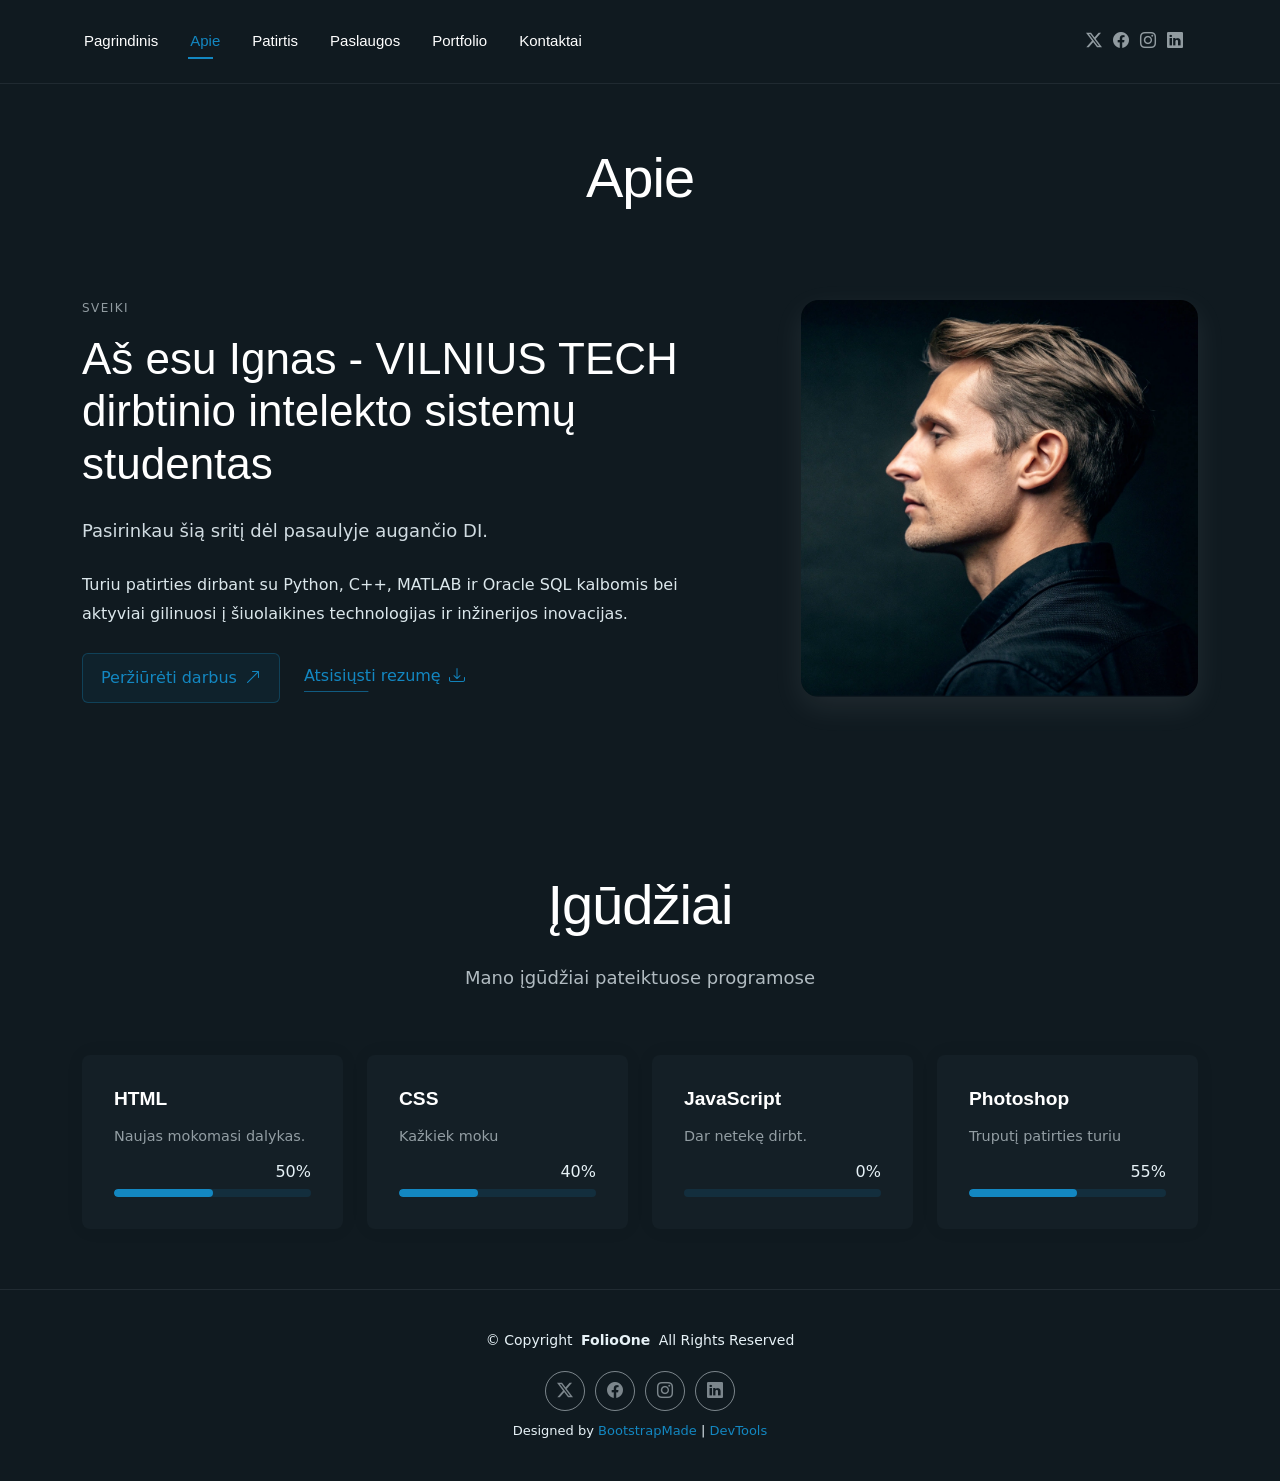
==== commit 935b0176: "Lab8" ====
--- a/about.html
+++ b/about.html
@@ -4,7 +4,7 @@
 <head>
   <meta charset="utf-8">
   <meta content="width=device-width, initial-scale=1.0" name="viewport">
-  <title>About - FolioOne Bootstrap Template</title>
+  <title>Apie</title>
   <meta name="description" content="">
   <meta name="keywords" content="">
 
@@ -48,12 +48,12 @@
 
       <nav id="navmenu" class="navmenu">
         <ul>
-          <li><a href="index.html">Home</a></li>
-          <li><a href="about.html" class="active">About</a></li>
-          <li><a href="resume.html">Resume</a></li>
-          <li><a href="services.html">Services</a></li>
+          <li><a href="index.html">Pagrindinis</a></li>
+          <li><a href="about.html" class="active">Apie</a></li>
+          <li><a href="resume.html">Patirtis</a></li>
+          <li><a href="services.html">Paslaugos</a></li>
           <li><a href="portfolio.html">Portfolio</a></li>
-          <li><a href="contact.html">Contact</a></li>
+          <li><a href="contact.html">Kontaktai</a></li>
         </ul>
         <i class="mobile-nav-toggle d-xl-none bi bi-list"></i>
       </nav>
@@ -96,10 +96,10 @@
 
               <div class="cta-group">
                 <a href="#portfolio" class="btn-ghost">
-                  View My Work <i class="bi bi-arrow-up-right"></i>
+                  Peržiūrėti darbus <i class="bi bi-arrow-up-right"></i>
                 </a>
                 <a href="#" class="link-underline">
-                  Download Resume <i class="bi bi-download"></i>
+                  Atsisiųsti rezumę <i class="bi bi-download"></i>
                 </a>
               </div>
             </div>
@@ -107,7 +107,7 @@
 
           <div class="col-lg-5" data-aos="zoom-in" data-aos-delay="250">
             <figure class="profile-figure text-center text-lg-end">
-              <img src="assets/img/profile/profile-square-11.webp" alt="Portrait of Alex" class="img-fluid profile-photo">
+              <img src="assets/img/profile/profile-square-11.webp" alt="Mano tipo portretas" class="img-fluid profile-photo">
             </figure>
           </div>
         </div>
@@ -142,10 +142,10 @@
           <div class="col-md-6 col-lg-3" data-aos="fade-up" data-aos-delay="200">
             <div class="skill-box">
               <h3>CSS</h3>
-              <p>Nemoku</p>
-              <span class="text-end d-block">0%</span>
-              <div class="progress">
-                <div class="progress-bar" role="progressbar" aria-valuenow="0" aria-valuemin="0" aria-valuemax="100"></div>
+              <p>Kažkiek moku</p>
+              <span class="text-end d-block">40%</span>
+              <div class="progress">
+                <div class="progress-bar" role="progressbar" aria-valuenow="40" aria-valuemin="0" aria-valuemax="100"></div>
               </div>
             </div>
           </div>
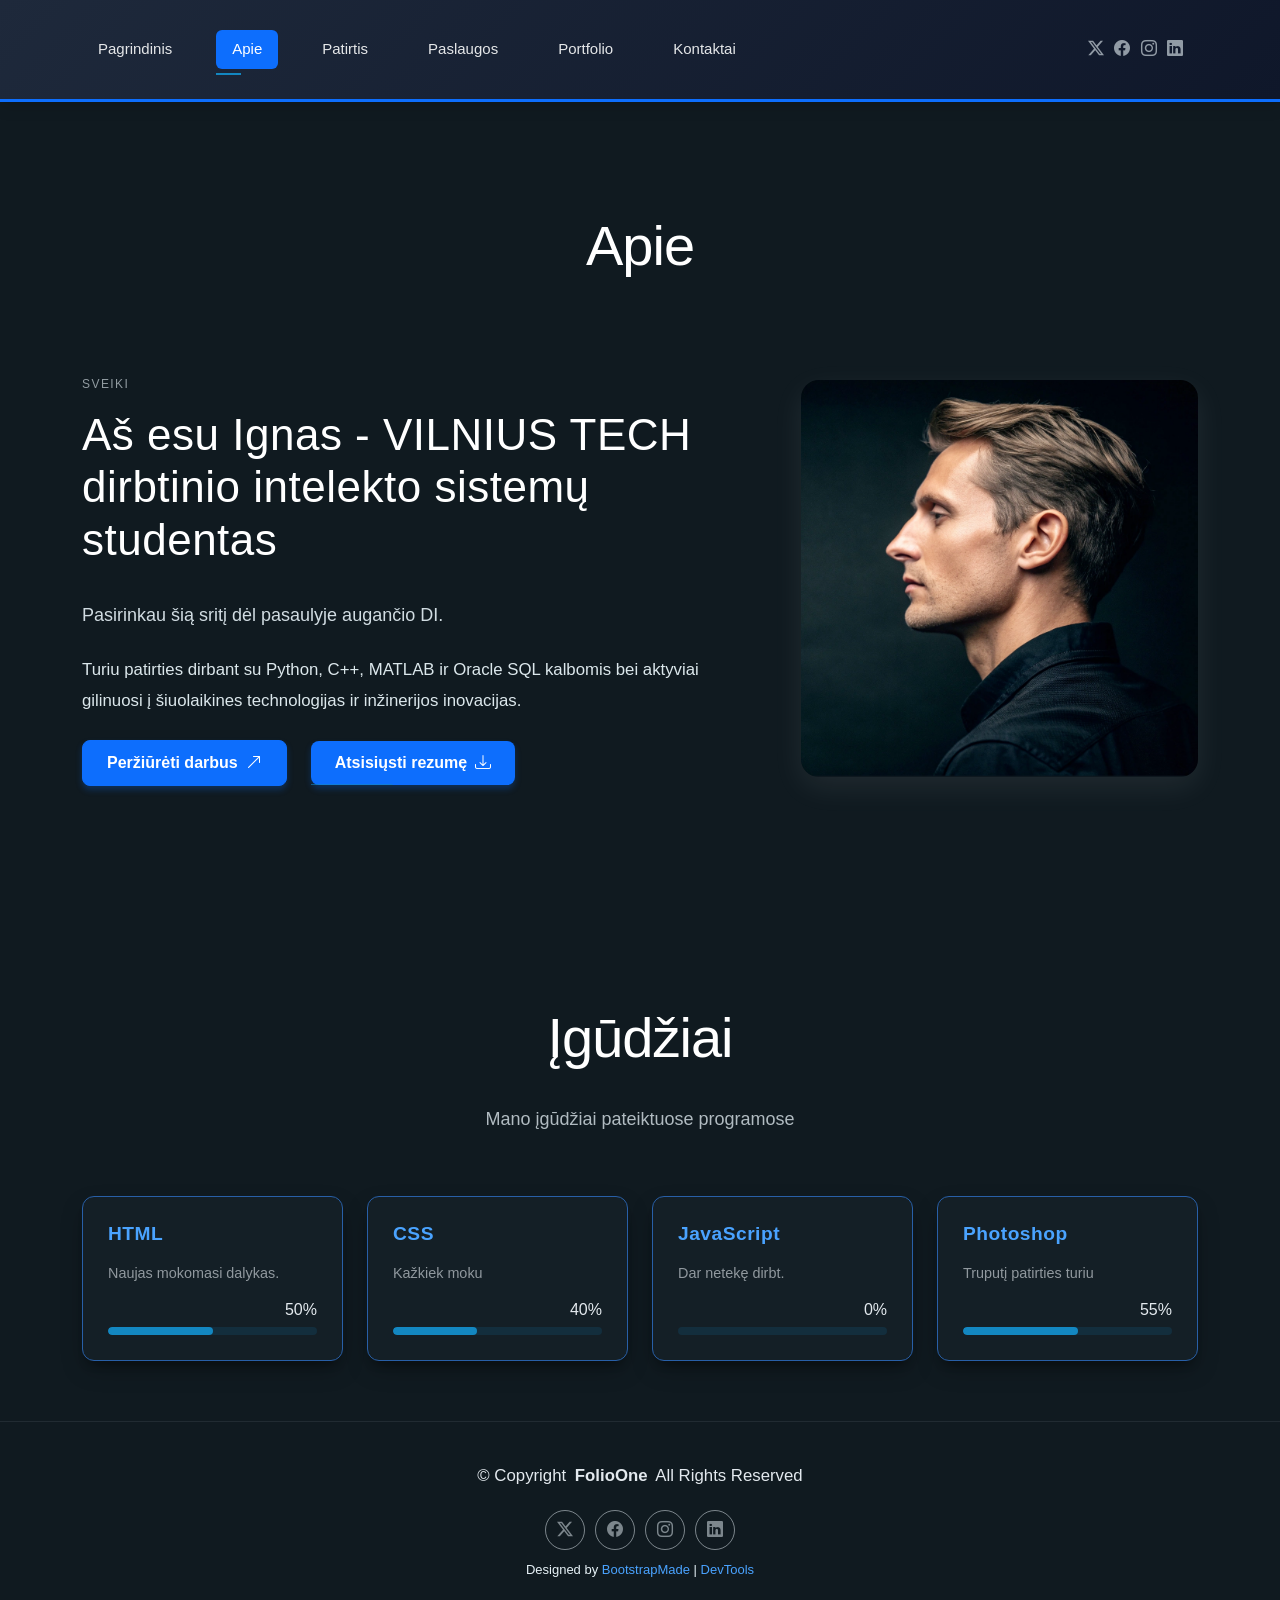
==== commit e914bf58: "9 lab" ====
--- a/about.html
+++ b/about.html
@@ -26,7 +26,7 @@
 
   <!-- Main CSS File -->
   <link href="assets/css/main.css" rel="stylesheet">
-
+  <link href="assets/css/custom.css" rel="stylesheet">
   <!-- =======================================================
   * Template Name: FolioOne
   * Template URL: https://bootstrapmade.com/folioone-bootstrap-portfolio-website-template/
@@ -226,4 +226,4 @@
 
 </body>
 
-</html>+</html>
--- a/assets/css/custom.css
+++ b/assets/css/custom.css
@@ -0,0 +1,159 @@
+body {
+  font-family: 'Arial', 'Segoe UI', Tahoma, Geneva, Verdana, sans-serif !important;
+  color: #e9ecea;
+}
+
+h1, h2, h3, h4, h5, h6 {
+  font-family: 'Tahoma', 'Verdana', sans-serif !important;
+  font-weight: 700;
+  letter-spacing: 0.5px;
+}
+
+h1 { font-size: 2.8rem; color: #8088d3; }
+h2 { font-size: 2.3rem; padding-bottom: 8px; }
+h3 { font-size: 1.8rem; color: #4aa3ff; }
+
+p {
+  font-size: 1.05rem;
+  line-height: 1.7;
+  color: #e3e9ee;
+  margin-bottom: 1.2rem;
+}
+
+a {
+  color: #4aa3ff;
+  text-decoration: none;
+  transition: color 0.3s ease;
+}
+
+a:hover {
+  color: #7dbcff;
+  text-decoration: underline;
+}
+
+.btn-primary,
+.btn,
+.cta-group a {
+  background-color: #0d6efd !important;
+  border-color: #0d6efd !important;
+  color: #ffffff !important;            
+  border-radius: 8px !important;
+  padding: 10px 24px !important;
+  font-weight: 600;
+  box-shadow: 0 4px 6px rgba(13, 110, 253, 0.25);
+  transition: all 0.3s ease-in-out !important;
+}
+
+.btn-primary:hover,
+.btn:hover,
+.cta-group a:hover {
+  background-color: #0b5ed7 !important;
+  color: #ffffff !important;
+  text-decoration: none;
+  transform: translateY(-2px);
+  box-shadow: 0 6px 12px rgba(13, 110, 253, 0.4);
+}
+
+.btn-primary:active,
+.btn:active,
+.cta-group a:active {
+  transform: translateY(0);
+  box-shadow: 0 2px 4px rgba(13, 110, 253, 0.25);
+}
+
+#hero, #about, #resume, #portfolio, #services, #contact,
+section.about, section.resume, section.portfolio {
+  padding-top: 90px !important;
+  padding-bottom: 90px !important;
+  margin-top: 20px;
+  margin-bottom: 20px;
+  scroll-margin-top: 90px;            
+}
+
+.resume-item,
+.portfolio-card,
+.skill-box,
+.service-item,
+.info-box {
+  background: #17222d;           
+  color: #e3e9ee;
+  border: 1px solid #285fa7 !important;
+  border-radius: 12px !important;
+  padding: 25px !important;
+  box-shadow: 0 10px 25px -5px rgba(0, 0, 0, 0.35),
+              0 8px 10px -6px rgba(0, 0, 0, 0.35) !important;
+  transition: transform 0.3s ease, box-shadow 0.3s ease;
+}
+
+.resume-item h3, .resume-item h4, .resume-item h5,
+.portfolio-card h3, .service-item h3, .info-box h3 {
+  color: #ffffff;
+}
+
+.resume-item p, .resume-item li, .resume-item em,
+.portfolio-card p, .service-item p, .info-box p {
+  color: #9fb0bf;
+}
+
+.resume-item:hover,
+.portfolio-card:hover,
+.service-item:hover {
+  transform: translateY(-5px);
+  box-shadow: 0 20px 30px -10px rgba(0, 0, 0, 0.55) !important;
+}
+
+.header {
+  background: linear-gradient(135deg, #1e293b, #0f172a) !important;
+  border-bottom: 3px solid #0d6efd;
+  box-shadow: 0 4px 15px rgba(0, 0, 0, 0.15);
+}
+
+.navmenu a {
+  color: #e5e7e9 !important;
+  font-weight: 500;
+  padding: 8px 16px !important;
+  border-radius: 6px;
+  transition: background-color 0.2s;
+}
+
+.navmenu a:hover,
+.navmenu a.active {
+  background-color: #0d6efd !important;
+  color: #ffffff !important;
+  text-decoration: none;
+}
+
+.scroll-top {
+  background-color: #fd7e14 !important;
+  color: #ffffff !important;
+  width: 45px;
+  height: 45px;
+  border-radius: 50% !important;
+  box-shadow: 0 4px 10px rgba(253, 126, 20, 0.4);
+  transition: all 0.3s ease;
+}
+
+.scroll-top:hover {
+  background-color: #e8590c !important;
+  transform: scale(1.1);
+}
+
+.portfolio-card {
+  display: flex !important;
+  flex-direction: column;
+  height: 460px;              
+  box-sizing: border-box;
+}
+
+.portfolio-card img {
+  width: 100% !important;
+  height: 220px !important;   
+  object-fit: contain;        
+  background: #ffffff;        
+  border-radius: 6px;
+  flex-shrink: 0;
+}
+
+.portfolio-card p {
+  flex-grow: 1;               
+}
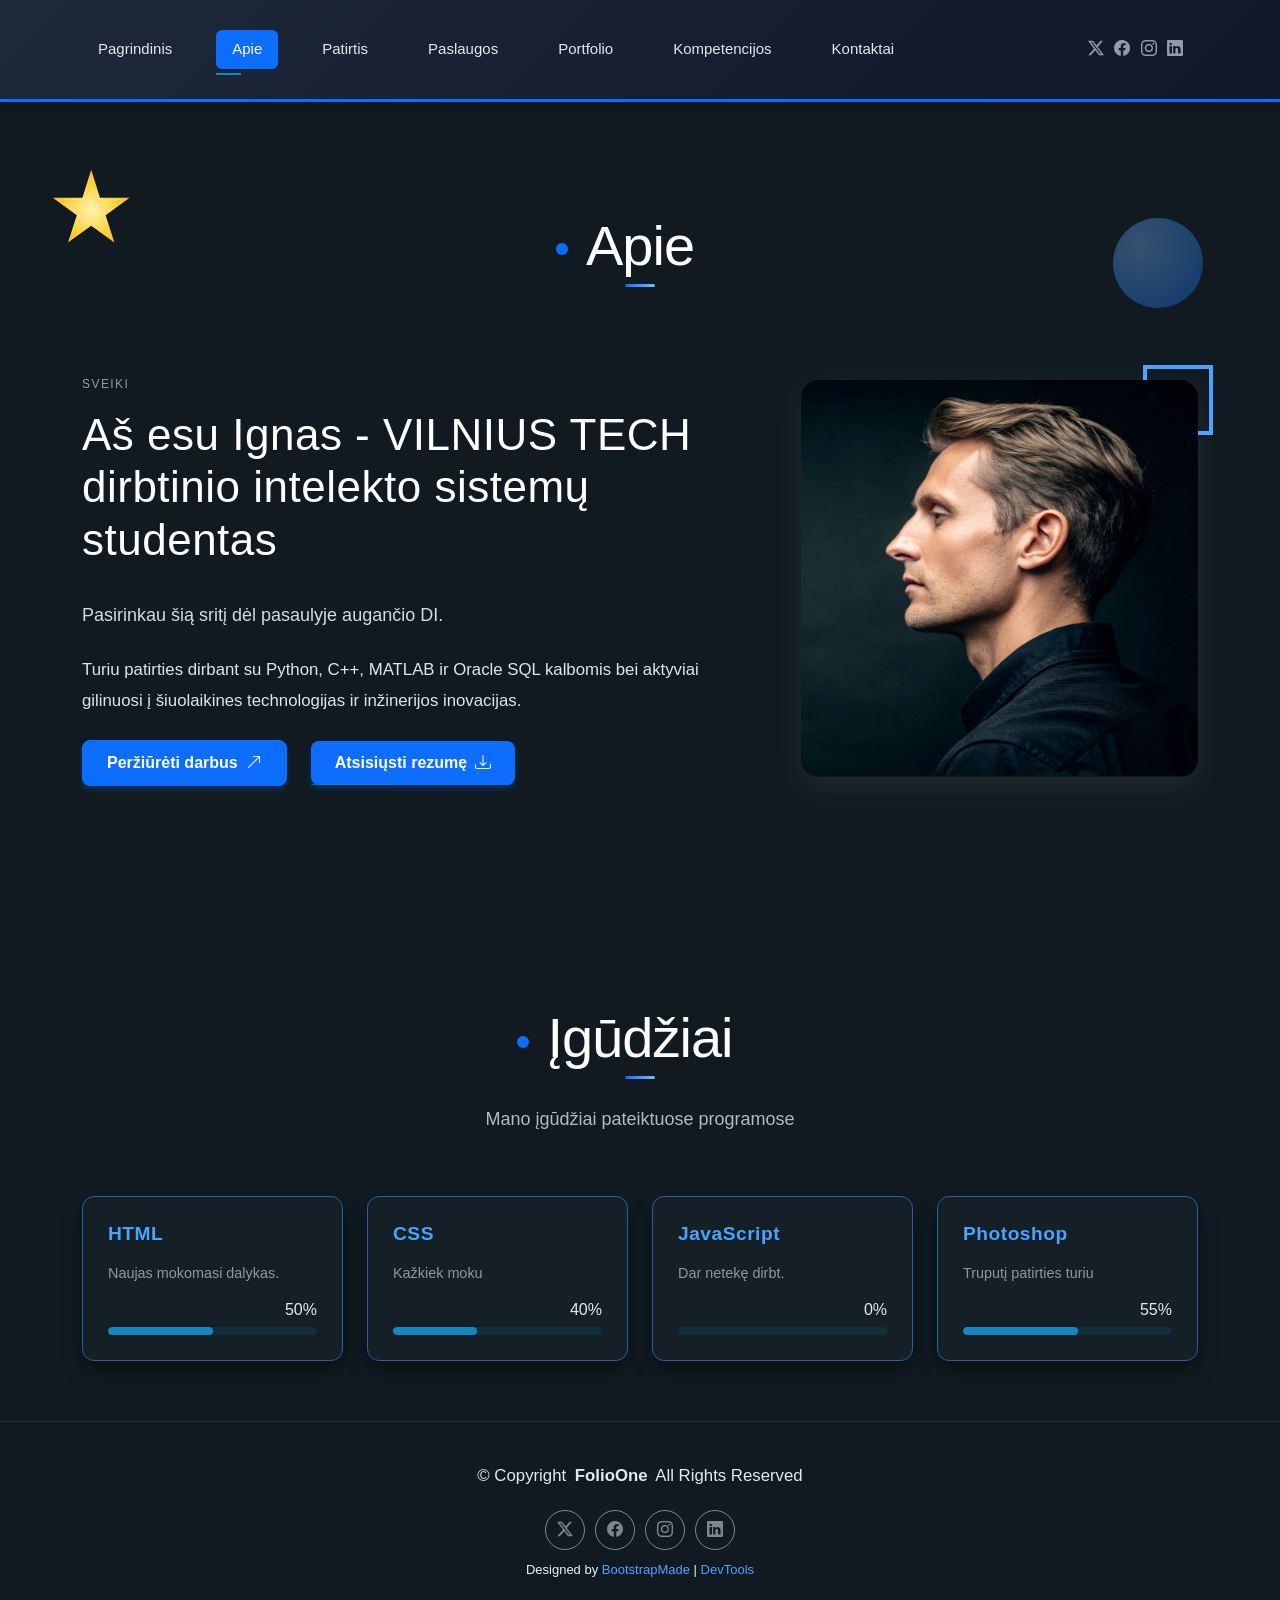
==== commit fbef3aad: "LD12" ====
--- a/about.html
+++ b/about.html
@@ -53,6 +53,7 @@
           <li><a href="resume.html">Patirtis</a></li>
           <li><a href="services.html">Paslaugos</a></li>
           <li><a href="portfolio.html">Portfolio</a></li>
+          <li><a href="competencies.html">Kompetencijos</a></li>
           <li><a href="contact.html">Kontaktai</a></li>
         </ul>
         <i class="mobile-nav-toggle d-xl-none bi bi-list"></i>
--- a/assets/css/custom.css
+++ b/assets/css/custom.css
@@ -124,17 +124,17 @@
 }
 
 .scroll-top {
-  background-color: #fd7e14 !important;
+  background-color: #2210ae !important;
   color: #ffffff !important;
   width: 45px;
   height: 45px;
   border-radius: 50% !important;
-  box-shadow: 0 4px 10px rgba(253, 126, 20, 0.4);
+  box-shadow: 0 4px 10px rgba(255, 48, 25, 0.4);
   transition: all 0.3s ease;
 }
 
 .scroll-top:hover {
-  background-color: #e8590c !important;
+  background-color: #719cd4 !important;
   transform: scale(1.1);
 }
 
@@ -156,4 +156,789 @@
 
 .portfolio-card p {
   flex-grow: 1;               
+}
+main ul {
+  list-style: none;
+  padding-left: 0;
+  margin: 10px 0 20px;
+}
+ 
+main ul > li {
+  position: relative;
+  padding-left: 28px;
+  margin-bottom: 8px;
+  line-height: 1.6;
+}
+ 
+main ul > li::before {
+  content: "";
+  position: absolute;
+  left: 6px;
+  top: 0.6em;
+  width: 9px;
+  height: 9px;
+  background: #192bee;
+  transform: rotate(45deg);
+}
+ 
+main ol {
+  list-style: none;
+  counter-reset: zingsnis;
+  padding-left: 0;
+  margin: 10px 0 20px;
+}
+ 
+main ol > li {
+  counter-increment: zingsnis;
+  position: relative;
+  padding-left: 44px;
+  margin-bottom: 10px;
+  line-height: 1.6;
+}
+ 
+main ol > li::before {
+  content: counter(zingsnis);
+  position: absolute;
+  left: 0;
+  top: -1px;
+  width: 28px;
+  height: 28px;
+  border-radius: 50%;
+  background: #0d6efd;
+  color: #ffffff;
+  font-weight: 700;
+  font-size: 0.85rem;
+  display: flex;
+  align-items: center;
+  justify-content: center;
+}
+ 
+main ul:not(.portfolio-filters):not(.resume-item ul) ul {
+  margin: 8px 0 4px 6px;
+  padding-left: 12px;
+  border-left: 2px dashed #285fa7;
+}
+ main ul:not(.portfolio-filters):not(.resume-item ul) ul > li {
+  font-size: 0.95rem;
+  color: #9fb0bf;
+  margin-bottom: 4px;
+}
+ 
+main ul:not(.portfolio-filters):not(.resume-item ul) ul > li::before {
+  width: 7px;
+  height: 7px;
+  border-radius: 50%;
+  background: #921690;
+  transform: none;
+  top: 0.65em;
+}
+
+main table {
+  width: 100%;
+  border-collapse: collapse;
+  border: 1px solid #000000;
+  border-radius: 8px;
+  overflow: hidden;
+  color: #e5d3d0;
+}
+ 
+main table th,
+main table td {
+  padding: 12px 16px;
+  text-align: center;
+  vertical-align: middle;
+  border: 1px solid #ffffff;
+}
+ 
+main table thead th,
+main table tr:first-child th {
+  background: linear-gradient(135deg, #0066ff, #222d3c);
+  color: #ffffff;
+  font-size: 0.95rem;
+  letter-spacing: 0.5px;
+  text-transform: uppercase;
+  border-bottom: 3px solid #fefefe;
+}
+ 
+main table tbody tr:nth-child(odd) td {
+  background-color: #275a8d;
+  color: #ffffff;
+}
+ 
+main table tbody tr:nth-child(even) td {
+  background-color: #4c87cb;
+  color: #ffffff;
+}
+ 
+main table tbody tr {
+  transition: transform 0.2s ease;
+}
+ 
+main table tbody tr:hover td {
+  background-color: #1c3c52;
+  color: #ffffff;
+}
+.portfolio-filters li::before,
+.isotope-filters li::before {
+  content: none !important;
+  display: none !important;
+}
+
+@keyframes iconBounce {
+  0%   { transform: translateY(0) scale(1) rotate(0deg);        color: #4aa3ff; text-shadow: 0 0 0 rgba(74, 163, 255, 0); }
+  30%  { transform: translateY(-8px) scale(1.25) rotate(-12deg); color: #ffffff; text-shadow: 0 6px 12px rgba(74, 163, 255, 0.8); }
+  60%  { transform: translateY(2px) scale(0.95) rotate(8deg);    color: #7dbcff; text-shadow: 0 2px 6px rgba(74, 163, 255, 0.5); }
+  100% { transform: translateY(0) scale(1) rotate(0deg);        color: #4aa3ff; text-shadow: 0 0 0 rgba(74, 163, 255, 0); }
+}
+
+.header-social-links a i,
+.social-links a i {
+  display: inline-block;
+}
+
+.header-social-links a:hover i,
+.social-links a:hover i {
+  animation: iconBounce 0.8s ease-in-out;
+}
+
+@keyframes iconFloat {
+  0%   { transform: translateY(0) rotate(0deg); }
+  50%  { transform: translateY(-6px) rotate(10deg); }
+  100% { transform: translateY(0) rotate(0deg); }
+}
+
+.floating-card i {
+  display: inline-block;
+  animation: iconFloat 3s ease-in-out infinite;
+}
+
+.floating-card.code i      { animation-delay: 0.4s; }
+.floating-card.creativity i { animation-delay: 0.8s; }
+
+@keyframes neuronPulse {
+  0%   { transform: translateY(-50%) scale(1);   background-color: #0d6efd; box-shadow: 0 0 0 0 rgba(13, 110, 253, 0.7), 0 0 4px 1px rgba(13, 110, 253, 0.5); }
+  30%  { transform: translateY(-50%) scale(1.5); background-color: #ffffff; box-shadow: 0 0 0 8px rgba(13, 110, 253, 0.25), 0 0 18px 6px rgba(74, 163, 255, 0.9); }
+  60%  { transform: translateY(-50%) scale(1.1); background-color: #7dbcff; box-shadow: 0 0 0 14px rgba(13, 110, 253, 0), 0 0 10px 3px rgba(74, 163, 255, 0.6); }
+  100% { transform: translateY(-50%) scale(1);   background-color: #0d6efd; box-shadow: 0 0 0 0 rgba(13, 110, 253, 0), 0 0 4px 1px rgba(13, 110, 253, 0.5); }
+}
+
+@keyframes titleLineGrow {
+  0%   { width: 30px; opacity: 0.6; box-shadow: 0 0 0 rgba(13, 110, 253, 0); }
+  50%  { width: 100px; opacity: 1;  box-shadow: 0 0 12px rgba(13, 110, 253, 0.8); }
+  100% { width: 30px; opacity: 0.6; box-shadow: 0 0 0 rgba(13, 110, 253, 0); }
+}
+
+.section-title h2 {
+  position: relative;
+  display: inline-block;
+}
+
+.section-title h2::before {
+  content: "";
+  position: absolute;
+  left: -30px;
+  top: 50%;
+  width: 12px;
+  height: 12px;
+  border-radius: 50%;
+  background-color: #0d6efd;
+  transform: translateY(-50%);
+  animation: neuronPulse 2.4s ease-in-out infinite;
+  pointer-events: none;
+}
+
+.section-title h2::after {
+  content: "" !important;
+  position: absolute !important;
+  display: block !important;
+  left: 50% !important;
+  right: auto !important;
+  bottom: 0 !important;
+  margin: 0 !important;
+  height: 3px !important;
+  width: 30px;
+  border-radius: 3px;
+  background: linear-gradient(90deg, #0d6efd, #7dbcff) !important;
+  transform: translateX(-50%);
+  animation: titleLineGrow 2.6s ease-in-out infinite;
+  pointer-events: none;
+}
+
+@keyframes dotsWave {
+  0%   { background-color: rgba(13,110,253,0.25); box-shadow: -22px 0 0 0 #0d6efd, 22px 0 0 0 rgba(13,110,253,0.25); transform: scale(1); }
+  33%  { background-color: #0d6efd; box-shadow: -22px 0 0 0 rgba(13,110,253,0.25), 22px 0 0 0 rgba(13,110,253,0.25); transform: scale(1.2); }
+  66%  { background-color: rgba(13,110,253,0.25); box-shadow: -22px 0 0 0 rgba(13,110,253,0.25), 22px 0 0 0 #0d6efd; transform: scale(1); }
+  100% { background-color: rgba(13,110,253,0.25); box-shadow: -22px 0 0 0 #0d6efd, 22px 0 0 0 rgba(13,110,253,0.25); transform: scale(1); }
+}
+
+body.services-page .section-title::after {
+  content: "";
+  display: block;
+  width: 10px;
+  height: 10px;
+  margin: 22px auto 0;
+  border-radius: 50%;
+  background-color: #0d6efd;
+  animation: dotsWave 1.4s ease-in-out infinite;
+  pointer-events: none;
+}
+
+@media (max-width: 575px) {
+  .section-title h2::before { left: -22px; width: 10px; height: 10px; }
+}
+
+@media (prefers-reduced-motion: reduce) {
+  .floating-card i,
+  .section-title h2::before,
+  .section-title h2::after,
+  body.services-page .section-title::after,
+  .header-social-links a:hover i,
+  .social-links a:hover i {
+    animation: none !important;
+  }
+}
+
+@keyframes gradientShift {
+  0%   { background-position: 0% 50%; }
+  50%  { background-position: 100% 50%; }
+  100% { background-position: 0% 50%; }
+}
+
+body.services-page section.services {
+  background: linear-gradient(-45deg, #0f172a, #1e3a8a, #0b3a6e, #3b2a8f, #0f172a);
+  background-size: 400% 400%;
+  animation: gradientShift 14s ease-in-out infinite;
+
+  margin-top: 0 !important;
+  margin-bottom: 0 !important;
+}
+
+body.about-page section.about {
+  position: relative;
+  overflow: hidden;
+}
+
+body.about-page section.about .container {
+  position: relative;
+  z-index: 1;
+}
+
+@keyframes shapeFloat {
+  0%   { transform: translate(0, 0); }
+  25%  { transform: translate(25px, -30px); }
+  50%  { transform: translate(-15px, -55px); }
+  75%  { transform: translate(-30px, -20px); }
+  100% { transform: translate(0, 0); }
+}
+
+@keyframes shapeScale {
+  0%   { transform: rotate(45deg) scale(1);   opacity: 0.35; }
+  50%  { transform: rotate(45deg) scale(1.3); opacity: 0.8; }
+  100% { transform: rotate(45deg) scale(1);   opacity: 0.35; }
+}
+
+/* Apskritimas */
+body.about-page section.about::before {
+  content: "";
+  position: absolute;
+  top: 12%;
+  right: 6%;
+  width: 90px;
+  height: 90px;
+  border-radius: 50%;
+  background: radial-gradient(circle at 30% 30%, #7dbcff, #0d6efd);
+  opacity: 0.35;
+  z-index: 0;
+  pointer-events: none;
+  animation: shapeFloat 9s ease-in-out infinite;
+}
+
+body.about-page section.about::after {
+  content: "";
+  position: absolute;
+  top: 6%;
+  left: 4%;
+  width: 80px;
+  height: 80px;
+  background: radial-gradient(circle, #fff3b0 0%, #ffd23f 45%, #ff9f1c 100%);
+  clip-path: polygon(50% 0%, 61% 35%, 98% 35%, 68% 57%, 79% 91%, 50% 70%, 21% 91%, 32% 57%, 2% 35%, 39% 35%);
+  z-index: 0;
+  pointer-events: none;
+  animation: sunSpin 10s linear infinite;
+}
+
+@keyframes sunSpin {
+  0%   { transform: rotate(0deg)   scale(1);   opacity: 0.75; }
+  30%  { transform: rotate(120deg) scale(1.25); opacity: 1; }
+  60%  { transform: rotate(240deg) scale(0.9);  opacity: 0.85; }
+  100% { transform: rotate(360deg) scale(1);   opacity: 0.75; }
+}
+
+body.about-page .profile-figure {
+  position: relative;
+}
+
+body.about-page .profile-figure::before {
+  content: "";
+  position: absolute;
+  top: -15px;
+  right: -15px;
+  width: 70px;
+  height: 70px;
+  border: 4px solid #4aa3ff;
+  z-index: 0;
+  pointer-events: none;
+  animation: shapeScale 5s ease-in-out infinite;
+}
+
+body.about-page .profile-figure img {
+  position: relative;
+  z-index: 1;
+}
+
+@media (max-width: 575px) {
+  body.about-page section.about::before { width: 60px; height: 60px; }
+  body.about-page section.about::after  { width: 55px; height: 55px; }
+}
+
+@media (prefers-reduced-motion: reduce) {
+  body.services-page section.services,
+  body.about-page section.about::before,
+  body.about-page section.about::after,
+  body.about-page .profile-figure::before {
+    animation: none !important;
+  }
+}
+
+.contact-form .field-error {
+  display: block;
+  color: #ff6b6b;
+  font-size: 0.85rem;
+  margin-top: 6px;
+  text-align: left;
+}
+
+.contact-form .field-error:empty {
+  display: none;
+}
+
+.contact-form .form-control.is-invalid {
+  border-color: #ff6b6b !important;
+  box-shadow: 0 0 0 2px rgba(255, 107, 107, 0.25) !important;
+}
+
+.rating-intro {
+  margin-bottom: 10px;
+  font-weight: 600;
+  color: #ffffff;
+}
+
+.rating-question {
+  border: 0;
+  padding: 0;
+  margin: 0 0 18px;
+  min-width: 0;
+}
+
+.rating-question legend {
+  float: none;
+  width: auto;
+  padding: 0;
+  margin-bottom: 8px;
+  font-size: 1rem;
+  font-weight: 500;
+  color: #e3e9ee;
+}
+
+.rating-group {
+  display: flex;
+  flex-wrap: wrap;
+  gap: 8px;
+}
+
+.rating-pill {
+  position: relative;
+  margin: 0;
+  cursor: pointer;
+}
+
+.rating-pill input {
+  position: absolute;
+  inset: 0;
+  width: 100%;
+  height: 100%;
+  margin: 0;
+  opacity: 0;
+  cursor: pointer;
+}
+
+.rating-pill span {
+  display: flex;
+  align-items: center;
+  justify-content: center;
+  width: 40px;
+  height: 40px;
+  border-radius: 8px;
+  border: 1px solid #285fa7;
+  background: #17222d;
+  color: #e3e9ee;
+  font-weight: 600;
+  transition: background-color 0.2s, border-color 0.2s, transform 0.2s;
+}
+
+.rating-pill:hover span {
+  border-color: #4aa3ff;
+}
+
+.rating-pill input:checked + span {
+  background: #0d6efd;
+  border-color: #0d6efd;
+  color: #ffffff;
+  transform: translateY(-2px);
+}
+
+.rating-pill input:focus-visible + span {
+  outline: 2px solid #7dbcff;
+  outline-offset: 2px;
+}
+
+.contact-form .btn:disabled {
+  background-color: #475569 !important;
+  border-color: #475569 !important;
+  color: #cbd5e1 !important;
+  box-shadow: none !important;
+  transform: none !important;
+  cursor: not-allowed;
+  opacity: 0.7;
+}
+
+.form-results:empty {
+  display: none;
+}
+
+.form-results {
+  margin-top: 28px;
+  text-align: left;
+}
+
+.form-results .results-block {
+  background: #17222d;
+  border: 1px solid #285fa7;
+  border-left: 4px solid #0d6efd;
+  border-radius: 12px;
+  padding: 18px 22px;
+  margin-bottom: 16px;
+  box-shadow: 0 10px 25px -5px rgba(0, 0, 0, 0.35);
+}
+
+.form-results .results-block p {
+  margin: 0 0 6px;
+  font-size: 1rem;
+  color: #e3e9ee;
+  overflow-wrap: anywhere;
+}
+
+.form-results .results-block p:last-child {
+  margin-bottom: 0;
+}
+
+.form-results .results-block strong {
+  color: #4aa3ff;
+}
+
+.form-results .results-average {
+  font-style: italic;
+}
+
+@media (max-width: 575px) {
+  .rating-pill span { width: 34px; height: 34px; }
+  .rating-group { gap: 6px; }
+}
+.contact-form {
+  border: 1px solid #285fa7 !important;
+  border-radius: 12px !important;
+  box-shadow: 0 10px 25px -5px rgba(0, 0, 0, 0.35),
+              0 8px 10px -6px rgba(0, 0, 0, 0.35) !important;
+}
+
+.form-actions {
+  display: flex;
+  justify-content: center;
+  align-items: center;
+  flex-wrap: wrap;
+  gap: 14px;
+}
+
+.submit-wrap {
+  display: inline-block;
+}
+
+.submit-wrap.is-disabled {
+  cursor: not-allowed;
+}
+
+.contact-form .btn:disabled {
+  pointer-events: none;
+}
+
+.contact-form .btn.btn-clear {
+  background: transparent !important;
+  border: 1px solid #285fa7 !important;
+  color: #e3e9ee !important;
+  box-shadow: none !important;
+}
+
+.contact-form .btn.btn-clear:hover {
+  background-color: rgba(40, 95, 167, 0.25) !important;
+  border-color: #4aa3ff !important;
+  box-shadow: none !important;
+}
+
+.rating-question.has-error .rating-pill span {
+  border-color: #ff6b6b;
+}
+
+.rating-question .field-error {
+  margin-top: 8px;
+}
+
+.sk-top {
+  display: grid;
+  grid-template-columns: 2fr 1fr;
+  gap: 24px;
+  margin-bottom: 32px;
+}
+
+.sk-profile,
+.sk-stats,
+.sk-column {
+  background: #17222d;
+  border: 1px solid #285fa7;
+  border-radius: 12px;
+  box-shadow: 0 10px 25px -5px rgba(0, 0, 0, 0.35),
+              0 8px 10px -6px rgba(0, 0, 0, 0.35);
+}
+
+.sk-profile {
+  display: flex;
+  align-items: center;
+  gap: 24px;
+  padding: 25px;
+}
+
+.sk-avatar {
+  flex-shrink: 0;
+  width: 110px;
+  height: 110px;
+  object-fit: cover;
+  border-radius: 50%;
+  border: 3px solid #0d6efd;
+  background: #0f1b26;
+}
+
+.sk-avatar-pop {
+  animation: avatarPop 0.6s ease;
+}
+
+@keyframes avatarPop {
+  0%   { transform: scale(0.7) rotate(-10deg); opacity: 0.4; }
+  60%  { transform: scale(1.12) rotate(4deg);  opacity: 1; }
+  100% { transform: scale(1) rotate(0deg);     opacity: 1; }
+}
+
+.sk-profile-info {
+  flex: 1;
+  min-width: 0;
+}
+
+.sk-profile-info h3 {
+  margin: 0 0 4px;
+  font-size: 1.5rem;
+  color: #ffffff;
+}
+
+.sk-profile-info p {
+  margin: 0 0 6px;
+  font-size: 1rem;
+  line-height: 1.5;
+  color: #e3e9ee;
+}
+
+.sk-profile-info .sk-subtitle {
+  color: #9fb0bf;
+  font-size: 0.95rem;
+}
+
+.sk-profile-info strong {
+  color: #4aa3ff;
+}
+
+.sk-bar {
+  width: 100%;
+  height: 16px;
+  margin: 12px 0 8px;
+  background: #0f1b26;
+  border: 1px solid #285fa7;
+  border-radius: 999px;
+  overflow: hidden;
+}
+
+.sk-bar-fill {
+  width: 0;
+  height: 100%;
+  border-radius: 999px;
+  background: linear-gradient(90deg, #0d6efd, #7dbcff);
+  transition: width 0.6s ease;
+}
+
+.sk-profile-info .sk-bar-text {
+  margin: 0;
+  font-size: 0.9rem;
+  color: #9fb0bf;
+}
+
+.sk-stats {
+  display: flex;
+  flex-direction: column;
+  justify-content: center;
+  gap: 14px;
+  padding: 25px;
+}
+
+.sk-stat {
+  display: flex;
+  align-items: baseline;
+  gap: 12px;
+}
+
+.sk-stat-value {
+  min-width: 64px;
+  font-size: 1.9rem;
+  font-weight: 700;
+  color: #4aa3ff;
+}
+
+.sk-stat-label {
+  color: #e3e9ee;
+  font-size: 0.95rem;
+}
+
+.sk-board {
+  display: grid;
+  grid-template-columns: repeat(3, 1fr);
+  gap: 24px;
+  align-items: start;
+}
+
+.sk-column {
+  padding: 18px;
+  border-top: 4px solid #6b7280;
+}
+
+.sk-column[data-state="Mokomasi"] { border-top-color: #f59e0b; }
+.sk-column[data-state="Atlikta"]  { border-top-color: #22c55e; }
+
+.sk-column-header {
+  display: flex;
+  align-items: center;
+  justify-content: space-between;
+  margin-bottom: 14px;
+}
+
+.sk-column-header h3 {
+  margin: 0;
+  font-size: 1.15rem;
+  color: #ffffff;
+}
+
+.sk-count {
+  min-width: 28px;
+  padding: 2px 8px;
+  text-align: center;
+  font-weight: 700;
+  font-size: 0.9rem;
+  color: #ffffff;
+  background: #285fa7;
+  border-radius: 999px;
+}
+
+.sk-column-body {
+  display: flex;
+  flex-direction: column;
+  gap: 12px;
+  min-height: 60px;
+}
+
+.sk-card {
+  padding: 14px 16px;
+  background: #0f1b26;
+  border: 1px solid #285fa7;
+  border-radius: 10px;
+  animation: cardIn 0.35s ease;
+}
+
+@keyframes cardIn {
+  from { opacity: 0; transform: translateY(8px); }
+  to   { opacity: 1; transform: translateY(0); }
+}
+
+.sk-card h4 {
+  margin: 0 0 8px;
+  font-size: 1rem;
+  line-height: 1.35;
+  color: #ffffff;
+}
+
+.sk-xp-badge {
+  display: inline-block;
+  margin-bottom: 10px;
+  padding: 2px 10px;
+  font-size: 0.85rem;
+  font-weight: 700;
+  color: #ffffff;
+  background: #0d6efd;
+  border-radius: 999px;
+}
+
+.sk-select {
+  display: block;
+  width: 100%;
+  padding: 6px 10px;
+  font-size: 0.95rem;
+  color: #e3e9ee;
+  background: #17222d;
+  border: 1px solid #285fa7;
+  border-radius: 8px;
+  cursor: pointer;
+}
+
+.sk-select:focus-visible {
+  outline: 2px solid #7dbcff;
+  outline-offset: 2px;
+}
+
+.sk-column-body .sk-empty {
+  margin: 0;
+  font-size: 0.9rem;
+  font-style: italic;
+  color: #9fb0bf;
+}
+
+@media (max-width: 991px) {
+  .sk-top   { grid-template-columns: 1fr; }
+  .sk-board { grid-template-columns: 1fr; }
+}
+
+@media (max-width: 575px) {
+  .sk-profile { flex-direction: column; text-align: center; }
+}
+
+@media (prefers-reduced-motion: reduce) {
+  .sk-avatar-pop,
+  .sk-card {
+    animation: none !important;
+  }
+  .sk-bar-fill {
+    transition: none;
+  }
 }
